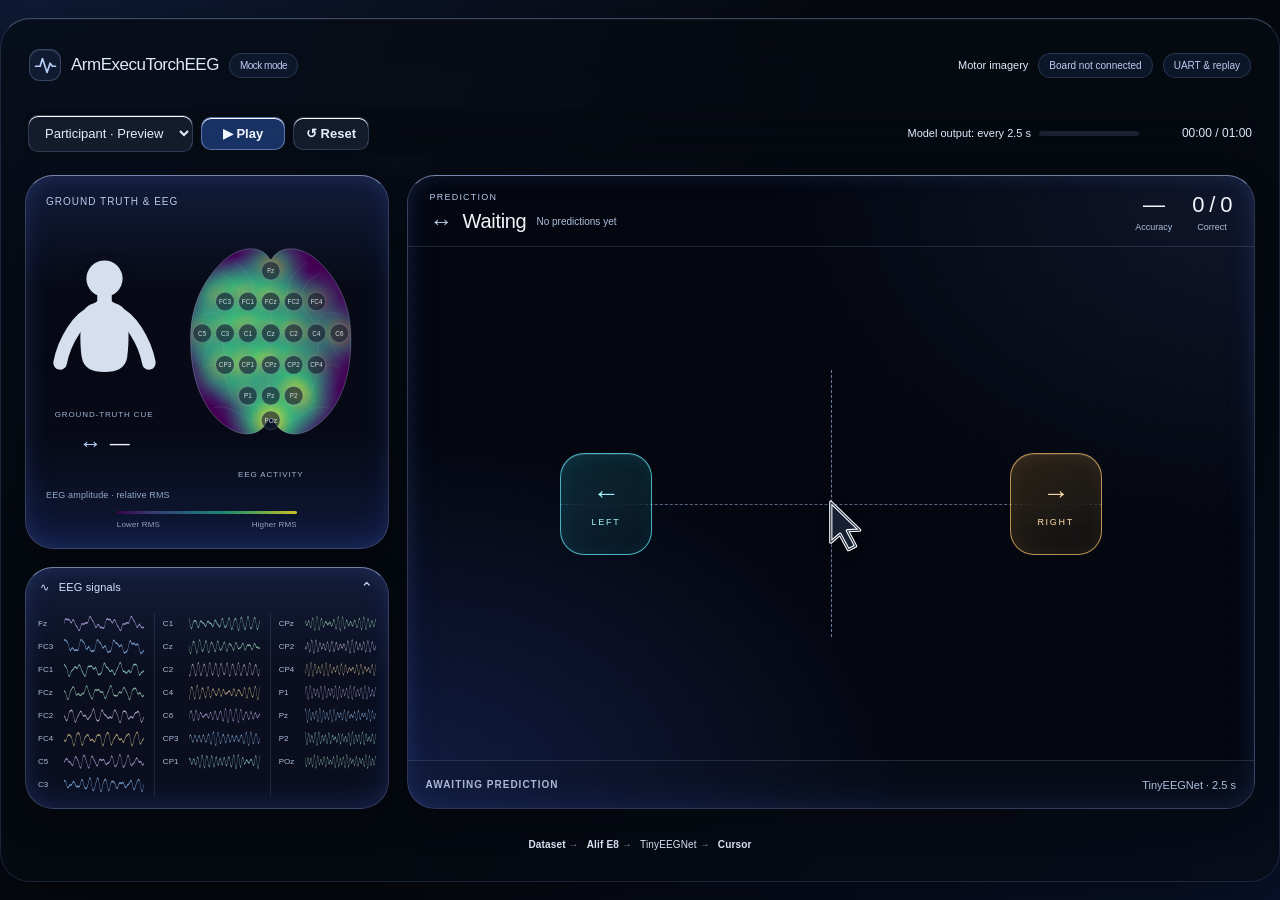
==== frontend/index.html @ c85ab70f "EdgeBCI: validated Alif E8 frontend integration Preserve Cindy’s UI, Model 2 UART playback, verified" ====
<!DOCTYPE html>
<html lang="en"><head><meta charset="utf-8"><meta name="viewport" content="width=device-width,initial-scale=1"><title>ArmExecuTorchEEG — Cursor Demo</title>
<link rel="icon" href="data:,"><link rel="stylesheet" href="styles.css?v=cindy-5"><link rel="stylesheet" href="integration.css?v=cindy-5"></head>
<body><main class="shell">
<header class="header"><div class="brand"><div class="brand-icon"><svg width="23" height="23" viewBox="0 0 30 30" fill="none"><path d="M2 16h6l3-10 6 18 4-12 3 4h4" stroke="currentColor" stroke-width="2.2" stroke-linecap="round" stroke-linejoin="round"/></svg></div>ArmExecuTorchEEG <span class="pill mock">Mock mode</span></div><div class="head-right"><span class="header-status">Motor imagery</span><span class="pill off" id="boardStat">Board not connected</span><details id="hardwareControls" class="hardware-dock"><summary class="pill">UART &amp; replay</summary><section class="hardware-dock-panel" aria-label="Hardware connection">
<div class="hardware-actions"><button class="btn" id="connectBtn">Connect UART</button><button class="btn" id="disconnectBtn">Disconnect UART</button><button class="btn" id="replayBtn">Replay saved UART</button><button class="btn" id="mockBtn">Use mock preview</button></div>
<label for="metadataProfile">Task cue metadata</label><select id="metadataProfile" aria-label="Task cue metadata"><option value="unknown">Unknown deployment · person neutral</option><option value="model2-four-window-20261017">Verified Model 2 · four staged trials</option></select>
<p id="transportStatus" role="status" aria-live="polite">Mock preview · no board connected</p><p id="playbackState" role="status">Paused mock preview</p><p id="latestResult">No UART prediction received</p>
<p>Hardware results use delayed visualization: 1.8 s/trial, not live inference timing. Play/Pause affects visualization; Reset rewinds retained results. UART carries no task labels. Select verified metadata only for the matching Model 2 deployment.</p>
<details><summary>Captured results · original classes and logits</summary><pre id="capturedResults">No captured results</pre></details>
</section></details></div></header>
<div class="controls"><select id="participant" aria-label="Select participant"><option value="preview">Participant · Preview</option></select><button class="btn play" id="playBtn">▶ Play</button><button class="btn" id="resetBtn">↺ Reset</button><div class="spacer"></div><span class="tiny optional">Model output: every 2.5 s</span><div class="meter"><span id="progress"></span></div><span class="time" id="clock">00:00 / 01:00</span></div>
<section class="top-grid">
<div class="panel brain-panel"><div class="brain-info"><div><div class="eyebrow">Ground truth & EEG</div><div class="section-label" style="margin-top:8px">Recorded session</div></div><span id="truthInfo" class="sr">Ground-truth cue</span></div><div class="visuals"><div class="figure-block"><svg class="person" id="person" viewBox="0 0 160 145" role="img" aria-label="Front-facing upper-body silhouette with connected head and torso"><circle class="figure-head" cx="80" cy="29" r="20"/><path class="figure-body" d="M72 44Q80 47 88 44L88 53C88 57 97 56 102 63C108 77 107 103 105 116C103 128 94 132 80 132C66 132 57 128 55 116C53 103 52 77 58 63C63 56 72 57 72 53Z"/><g class="armR"><path d="M65 68C53 72 36 96 31 122" stroke-width="15" fill="none" stroke-linecap="round"/></g><g class="armL"><path d="M95 68C107 72 124 96 129 122" stroke-width="15" fill="none" stroke-linecap="round"/></g></svg><div class="figure-label">GROUND-TRUTH CUE</div><div class="cue-direction" aria-live="polite"><span id="cueArrow">↔</span><strong id="groundTruth">—</strong></div></div><div class="figure-block"><svg class="scalp-topomap brain-topomap" viewBox="0 0 220 258" role="img" aria-label="Brain-shaped EEG activity schematic; electrode positions do not imply cortical source localization"><defs><clipPath id="scalpclip"><path d="M109 35 C98 16 71 21 53 40 C28 65 18 96 19 129 C19 167 31 207 61 226 C80 239 101 235 108 215 L112 215 C119 235 140 239 159 226 C189 207 201 167 201 129 C202 96 192 65 167 40 C149 21 122 16 111 35Z"/></clipPath><radialGradient id="heat"><stop stop-color="#fde725" stop-opacity=".95"/><stop offset=".45" stop-color="#35b779" stop-opacity=".8"/><stop offset="1" stop-color="#31688e" stop-opacity="0"/></radialGradient></defs><path d="M109 35 C98 16 71 21 53 40 C28 65 18 96 19 129 C19 167 31 207 61 226 C80 239 101 235 108 215 L112 215 C119 235 140 239 159 226 C189 207 201 167 201 129 C202 96 192 65 167 40 C149 21 122 16 111 35Z" fill="#440154"/><g id="heatField" clip-path="url(#scalpclip)"></g><g fill="none" stroke="#dae5f1" stroke-opacity=".4" stroke-width="1.1" stroke-linecap="round"><path d="M110 36C107 79 113 112 109 146S112 196 110 215"/><path d="M53 51C75 62 81 78 69 96S43 119 34 143"/><path d="M31 99C51 88 63 108 57 124S65 157 83 162"/><path d="M30 160C46 146 59 164 63 183S84 204 100 199"/><path d="M68 38C88 50 96 68 88 86"/><path d="M71 123C87 109 96 116 105 130"/><path d="M45 204C63 198 75 214 91 220"/><path d="M53 51C75 62 81 78 69 96S43 119 34 143" transform="translate(220 0) scale(-1 1)"/><path d="M31 99C51 88 63 108 57 124S65 157 83 162" transform="translate(220 0) scale(-1 1)"/><path d="M30 160C46 146 59 164 63 183S84 204 100 199" transform="translate(220 0) scale(-1 1)"/><path d="M68 38C88 50 96 68 88 86" transform="translate(220 0) scale(-1 1)"/><path d="M71 123C87 109 96 116 105 130" transform="translate(220 0) scale(-1 1)"/><path d="M45 204C63 198 75 214 91 220" transform="translate(220 0) scale(-1 1)"/></g><path d="M109 35 C98 16 71 21 53 40 C28 65 18 96 19 129 C19 167 31 207 61 226 C80 239 101 235 108 215 L112 215 C119 235 140 239 159 226 C189 207 201 167 201 129 C202 96 192 65 167 40 C149 21 122 16 111 35Z" fill="none" stroke="#c7d9f0" stroke-width="1.5"/><g class="electrode-labels" aria-label="22 EEG electrodes"><g class="electrode"><circle cx="110" cy="48" r="10.5"/><text x="110" y="48" text-anchor="middle" dominant-baseline="central">Fz</text></g><g class="electrode"><circle cx="58" cy="83" r="10.5"/><text x="58" y="83" text-anchor="middle" dominant-baseline="central">FC3</text></g><g class="electrode"><circle cx="84" cy="83" r="10.5"/><text x="84" y="83" text-anchor="middle" dominant-baseline="central">FC1</text></g><g class="electrode"><circle cx="110" cy="83" r="10.5"/><text x="110" y="83" text-anchor="middle" dominant-baseline="central">FCz</text></g><g class="electrode"><circle cx="136" cy="83" r="10.5"/><text x="136" y="83" text-anchor="middle" dominant-baseline="central">FC2</text></g><g class="electrode"><circle cx="162" cy="83" r="10.5"/><text x="162" y="83" text-anchor="middle" dominant-baseline="central">FC4</text></g><g class="electrode"><circle cx="32" cy="119" r="10.5"/><text x="32" y="119" text-anchor="middle" dominant-baseline="central">C5</text></g><g class="electrode"><circle cx="58" cy="119" r="10.5"/><text x="58" y="119" text-anchor="middle" dominant-baseline="central">C3</text></g><g class="electrode"><circle cx="84" cy="119" r="10.5"/><text x="84" y="119" text-anchor="middle" dominant-baseline="central">C1</text></g><g class="electrode"><circle cx="110" cy="119" r="10.5"/><text x="110" y="119" text-anchor="middle" dominant-baseline="central">Cz</text></g><g class="electrode"><circle cx="136" cy="119" r="10.5"/><text x="136" y="119" text-anchor="middle" dominant-baseline="central">C2</text></g><g class="electrode"><circle cx="162" cy="119" r="10.5"/><text x="162" y="119" text-anchor="middle" dominant-baseline="central">C4</text></g><g class="electrode"><circle cx="188" cy="119" r="10.5"/><text x="188" y="119" text-anchor="middle" dominant-baseline="central">C6</text></g><g class="electrode"><circle cx="58" cy="155" r="10.5"/><text x="58" y="155" text-anchor="middle" dominant-baseline="central">CP3</text></g><g class="electrode"><circle cx="84" cy="155" r="10.5"/><text x="84" y="155" text-anchor="middle" dominant-baseline="central">CP1</text></g><g class="electrode"><circle cx="110" cy="155" r="10.5"/><text x="110" y="155" text-anchor="middle" dominant-baseline="central">CPz</text></g><g class="electrode"><circle cx="136" cy="155" r="10.5"/><text x="136" y="155" text-anchor="middle" dominant-baseline="central">CP2</text></g><g class="electrode"><circle cx="162" cy="155" r="10.5"/><text x="162" y="155" text-anchor="middle" dominant-baseline="central">CP4</text></g><g class="electrode"><circle cx="84" cy="190" r="10.5"/><text x="84" y="190" text-anchor="middle" dominant-baseline="central">P1</text></g><g class="electrode"><circle cx="110" cy="190" r="10.5"/><text x="110" y="190" text-anchor="middle" dominant-baseline="central">Pz</text></g><g class="electrode"><circle cx="136" cy="190" r="10.5"/><text x="136" y="190" text-anchor="middle" dominant-baseline="central">P2</text></g><g class="electrode"><circle cx="110" cy="218" r="10.5"/><text x="110" y="218" text-anchor="middle" dominant-baseline="central">POz</text></g></g></svg><div class="figure-label">EEG ACTIVITY</div></div></div><div class="map-note"><span id="mapSource">EEG amplitude · relative RMS</span><div class="map-scale"></div><div class="scale-labels"><span>Lower RMS</span><span>Higher RMS</span></div></div></div>
</section>
<div class="drawer open" id="drawer"><button class="drawer-head" id="drawerBtn" aria-expanded="true"><span>∿ &nbsp; EEG signals <span style="font-weight:500;opacity:.7"></span></span><span class="chevron">⌄</span></button><div class="drawer-body"><span class="trace-note"></span><div class="traces" id="traces"></div></div></div>
<section class="panel cursor-panel"><div class="prediction-summary"><div><span class="eyebrow">Prediction</span><div class="current-pred"><span id="directionIcon">↔</span><strong id="predTitle">Waiting</strong><span id="predDesc">No predictions yet</span></div></div><div class="totals" aria-live="polite"><div><strong id="accuracyValue">—</strong><span id="accuracyLabel">Accuracy</span></div><div title="Correct / predictions with a matching ground-truth label"><strong id="correctValue">0 / 0</strong><span>Correct</span></div></div><div class="model-bar"><span id="predictionAge"></span></div></div><div class="target-area" id="targetArea"><div class="centerline"></div><div class="lane"></div><div class="target left" id="leftTarget"><div class="target-icon">←</div><div class="target-name">LEFT</div></div><div class="target right" id="rightTarget"><div class="target-icon">→</div><div class="target-name">RIGHT</div></div><div class="mouse" id="mouse"><svg viewBox="0 0 32 45" aria-label="Mac-style pointer"><path d="M2.4 1.8V36.5L10.4 29.7L17.6 43L23.9 39.8L16.8 26.6L27.4 26.1Z" fill="#172033" stroke="#ffffff" stroke-width="2.8" stroke-linejoin="round"/><path d="M2.4 1.8V36.5L10.4 29.7L17.6 43L23.9 39.8L16.8 26.6L27.4 26.1Z" fill="none" stroke="#233146" stroke-width="1" stroke-linejoin="round"/></svg></div><div class="popup" id="popup">Target reached</div></div><div class="cursor-bottom"><span class="predict wait" id="predictText">AWAITING PREDICTION</span><span class="tiny" id="cursorInfo">TinyEEGNet · 2.5 s</span></div></section>
<div class="footer"><span>Dataset <span class="arrow">→</span></span><span>Alif E8 <span class="arrow">→</span></span><span><b>TinyEEGNet</b> <span class="arrow">→</span></span><span>Cursor</span></div>
</main>
<script src="playback.js?v=cindy-5"></script><script src="trial-metadata.js?v=cindy-5"></script><script src="recorded-eeg/model2-eeg-data.js?v=eeg-1"></script><script src="recorded-eeg.js?v=eeg-1"></script><script src="gui.js?v=eeg-1"></script><script src="hardware-adapter.js?v=cindy-5"></script><script src="uart-parser.js?v=cindy-5"></script><script src="serial-transport.js?v=cindy-5"></script><script src="hardware-controls.js?v=cindy-5"></script></body></html>
---- frontend/styles.css ----
:root{--ink:#25334b;--sub:#728098;--line:#e1e8ef;--base:#f8fafc;--green:#68a18b;--blue:#769dc5;--purple:#a39cca;--cyan:#8cbac1;--rose:#bd919a;--shadow:0 7px 22px rgba(38,59,85,.035)}*{box-sizing:border-box}body{margin:0;min-width:320px;background:var(--base);color:var(--ink);font-family:-apple-system,BlinkMacSystemFont,"Segoe UI",Inter,sans-serif;font-size:13px}.shell{height:100dvh;min-height:620px;padding:18px 24px 16px;display:flex;flex-direction:column;gap:11px;max-width:1800px;margin:auto}button,select,input{font:inherit}button{cursor:pointer}.header{height:52px;display:flex;align-items:center;justify-content:space-between;gap:12px;flex-shrink:0}.brand{font-weight:760;font-size:19px;letter-spacing:-.6px;display:flex;align-items:center;gap:10px}.brand-icon{width:34px;height:34px;border:1px solid #d3d3ec;background:#f1eff9;border-radius:11px;display:grid;place-items:center;color:#8b7ec1}.head-right{display:flex;align-items:center;gap:10px;flex-wrap:wrap}.pill{font-size:11px;font-weight:650;border-radius:999px;padding:7px 10px;border:1px solid #d7e3dd;background:#edf7f1;color:#588f7c;white-space:nowrap}.pill.mock{border-color:#d8d4ee;background:#f4f2fa;color:#7970ac}.pill.off{background:#f3f5f7;border-color:#e2e6ec;color:#8b98a9}.header-status{color:#8390a0;font-size:12px}.btn{border:1px solid #d9e1e9;border-radius:10px;background:white;padding:8px 12px;font-weight:630;color:#31425a;box-shadow:0 1px 3px rgba(0,0,0,.02)}.btn:hover{background:#f3f7fb}.btn.play{background:#eef3fb;border-color:#b9cbe5;color:#3f6caa;min-width:84px}.btn.play.running{background:#f6f1eb;border-color:#e6cdb7;color:#a37a50}select{background:#fff;border:1px solid #d9e1e9;color:#42516b;border-radius:10px;padding:9px 12px;max-width:210px}.controls{height:45px;display:flex;align-items:center;gap:8px;flex-shrink:0}.spacer{flex:1}.tiny{font-size:11px;color:var(--sub)}.time{font-variant-numeric:tabular-nums;min-width:105px;text-align:right;font-size:12px;color:#64738d}.meter{width:100px;height:5px;border-radius:5px;background:#e5eaf0;overflow:hidden}.meter>span{display:block;width:0;height:100%;background:#96adc9}.top-grid{height:185px;display:grid;grid-template-columns:minmax(380px,1.65fr) minmax(280px,1fr);gap:11px;flex-shrink:0}.panel{background:white;border:1px solid var(--line);border-radius:15px;overflow:hidden;box-shadow:var(--shadow)}.brain-panel{background:#f2f8f7;border-color:#b4d6d0;display:flex;gap:16px;padding:12px 18px;align-items:center}.brain-info{width:165px;flex:0 0 165px;align-self:stretch;display:flex;flex-direction:column;justify-content:space-between}.eyebrow{font-size:10px;letter-spacing:1.25px;text-transform:uppercase;font-weight:800;color:#618e8a}.section-label{font-weight:760;font-size:14px;letter-spacing:-.3px}.brain-status{font-size:11px;color:#617c81;line-height:1.7}.brain-status strong{color:#315e67}.visuals{flex:1;display:flex;align-items:center;justify-content:center;gap:20px;min-width:0;height:100%}.figure-block{display:flex;flex-direction:column;align-items:center;justify-content:center;gap:3px;min-width:110px}.figure-block svg{height:132px;width:auto;max-width:150px}.figure-label{font-size:10px;color:#647f83;font-weight:650}.person .armL,.person .armR{transform-box:fill-box;transition:transform .65s cubic-bezier(.2,.75,.25,1)}.person .armL{transform-origin:top center}.person .armR{transform-origin:top center}.person.raiseL .armL{transform:rotate(-125deg)}.person.raiseR .armR{transform:rotate(125deg)}.model-panel{background:#f0f5fa;border-color:#bad0e2;display:flex;flex-direction:column;padding:15px 18px;justify-content:space-between}.card-main{display:flex;align-items:center;justify-content:space-between;gap:12px}.stat{font-size:24px;font-weight:800;letter-spacing:-.7px}.stat-desc{font-size:11px;color:#78889d;line-height:1.6}.status-indicator{display:flex;align-items:center;gap:5px;font-size:11px;font-weight:680;color:#607a92}.dot{height:7px;width:7px;border-radius:100%;background:#8ea6c1}.model-bar{height:6px;background:#e2ebf3;border-radius:10px;overflow:hidden}.model-bar span{display:block;width:0;height:100%;background:#8ea9c8;transition:width .3s}.model-spec{display:flex;justify-content:space-between;align-items:center;gap:6px;font-size:10px;color:#617997}.drawer{border:1px solid #ded9ec;border-radius:13px;background:#f6f4fb;flex-shrink:0;overflow:hidden}.drawer-head{height:34px;width:100%;background:transparent;color:#77709b;border:0;display:flex;justify-content:space-between;align-items:center;padding:0 16px;font-weight:750;font-size:11px;letter-spacing:.15px}.drawer-head span{display:flex;align-items:center;gap:9px}.chevron{font-size:15px;transform:rotate(0deg);transition:transform .2s}.drawer.open .chevron{transform:rotate(180deg)}.drawer-body{display:none;height:150px;padding:5px 16px 12px}.drawer.open .drawer-body{display:block}.trace-note{color:#9285ad;font-size:10px;float:right}.traces{height:120px;display:flex;flex-direction:column;gap:1px}.trace{display:flex;align-items:center;height:19px;gap:8px}.trace-label{width:33px;font-size:10px;color:#69718a;font-weight:650}.trace svg{width:100%;height:19px}.cursor-panel{flex:1;min-height:225px;background:#ffffff;border-color:#dfe7ee;position:relative;overflow:hidden;display:flex;flex-direction:column}.cursor-heading{position:absolute;top:17px;left:20px;z-index:3}.cursor-heading h2{font-size:15px;letter-spacing:-.3px;margin:0 0 3px}.cursor-heading small{font-size:11px;color:#8190a1}.target-area{position:relative;flex:1;min-height:180px;overflow:hidden}.target{position:absolute;top:50%;transform:translateY(-50%);height:112px;width:118px;border:1.5px dashed;display:flex;flex-direction:column;gap:6px;align-items:center;justify-content:center;border-radius:15px;transition:background .3s, transform .3s}.target.left{left:8.5%;background:#f1f8f4;border-color:#9bc8b5;color:#5d9c85}.target.right{right:8.5%;background:#eff5fb;border-color:#a4bfda;color:#678fb6}.target.active{transform:translateY(-50%) scale(1.045);border-style:solid}.target.hit{outline:3px solid #d5eadb}.target-icon{font-size:28px;font-weight:500;line-height:1}.target-name{font-weight:760;letter-spacing:1.2px;font-size:11px}.centerline{position:absolute;left:50%;top:15%;height:70%;border-left:1px dashed #dfe5ec;pointer-events:none}.lane{position:absolute;left:8%;right:8%;top:50%;border-top:1px dashed #edf0f4;pointer-events:none}.mouse{position:absolute;left:50%;top:50%;transform:translate(-4px,-4px);pointer-events:none;z-index:3;filter:drop-shadow(0 3px 1.5px rgba(39,54,71,.18));will-change:left}.mouse svg{width:33px;height:45px}.cursor-bottom{border-top:1px solid #f0f2f5;padding:10px 18px;min-height:44px;display:flex;justify-content:space-between;align-items:center;gap:12px;background:#fff}.predict{text-transform:uppercase;letter-spacing:1.4px;font-size:11px;font-weight:750}.predict.wait{color:#8592a2}.predict.left{color:#58977f}.predict.right{color:#668fc2}.footer{height:34px;display:flex;align-items:center;justify-content:center;gap:8px;flex-shrink:0;background:#f1f4f8;border:1px solid #e6ebf0;border-radius:11px;font-size:10px;color:#7b8da2;font-weight:620}.footer b{color:#52657e}.footer .arrow{opacity:.55}.side-note{color:#9aa7b6;font-size:10px}.sr{position:absolute;left:-10000px}.kbd{font-size:10px;border:1px solid #dfe6ee;border-radius:5px;padding:3px 5px;color:#8390a3}.popup{position:absolute;right:16px;top:15px;border-radius:10px;background:#eff6f4;border:1px solid #b7d6c7;padding:8px 12px;color:#48836e;z-index:4;font-size:12px;font-weight:650;display:none}.popup.show{display:block}@media(max-width:850px){.shell{padding:12px;gap:8px}.brand{font-size:15px}.header-status{display:none}.top-grid{height:185px;grid-template-columns:minmax(0,1fr) minmax(0,.78fr)}.brain-panel{padding:10px;gap:3px}.brain-info{width:104px;flex-basis:104px}.visuals{gap:3px}.figure-block{min-width:0}.figure-block svg{height:101px}.target{width:90px;height:90px}.model-panel{padding:11px}.footer{font-size:9px}.optional{display:none}}@media(max-width:600px){.shell{min-height:650px}.top-grid{height:175px;grid-template-columns:1fr}.model-panel{display:none}.brain-info{width:120px;flex-basis:120px}.figure-block svg{height:112px}.target{width:74px;height:84px}.target.left{left:4%}.target.right{right:4%}.target-name{font-size:9px}.header{height:44px}.controls{flex-wrap:wrap;height:auto}.side-note,.meter{display:none}}

/* Stacked layout retained from the reference; typography and borders refined. */
:root{--line:#a8b4af;--shadow:0 8px 25px #435a4810}
body{background:radial-gradient(ellipse at 0% 0%,#e8eee7,transparent 50%),radial-gradient(ellipse at 100% 100%,#ebe7f0,transparent 50%),#f2f4f1}
.panel,.drawer,.controls{backdrop-filter:blur(16px)}
.panel{background:#ffffff99;border-color:#a8b4af}.brain-panel{background:#eaf2efaa;border-color:#91afa6}.model-panel{background:#eaf0f7aa;border-color:#94a9bf}.drawer{background:#f0ecf7aa;border-color:#a99fbc}
.brand{font-weight:650;letter-spacing:-.5px}.section-label{font-weight:600}.eyebrow{font-weight:650}.stat{font-weight:600}.cursor-heading h2{font-size:17px;font-weight:600}.btn,select{border-color:#a4afac;background:#ffffffaa}.footer{border-color:#adb8b3;background:#e8ede999}.cursor-bottom{background:#ffffff60;border-color:#bdc7c0}.cursor-heading small{max-width:450px;display:block;line-height:1.5}
.map-note{font-size:9px;color:#73847b;align-self:end;max-width:105px;line-height:1.5}.map-scale{height:4px;background:linear-gradient(90deg,#bad2da,#c8dfbd,#d7b59f);margin-top:8px;border-radius:4px}.scale-labels{display:flex;justify-content:space-between;font-size:8px}.figure-label{font-size:9px}.visuals{gap:14px}.trace-note{float:none;display:block;text-align:right}.traces{clear:both}.drawer-body{height:165px}.drawer.open .drawer-body{display:block}.brain-info{flex-basis:145px;width:145px}.mouse svg{width:33px;height:45px}
button:focus-visible,select:focus-visible{outline:2px solid #698677;outline-offset:3px}
@media(max-width:850px){.brain-info{flex-basis:100px;width:100px}.map-note{display:none}.visuals{gap:5px}.figure-label{font-size:8px}}
@media(max-width:600px){.shell{height:auto;min-height:100dvh}.model-panel{display:flex;min-height:140px}.top-grid{height:auto;grid-template-columns:1fr}.brain-panel{min-height:185px}.cursor-panel{min-height:360px}.target-area{min-height:280px}.drawer-body{height:165px}.cursor-heading small{max-width:230px}.figure-label{font-size:9px}}

/* Design iteration 3: EEG on left, dominant cursor workspace on right. */
.shell{display:grid;grid-template-columns:minmax(290px,3fr) minmax(0,7fr);grid-template-rows:52px 48px minmax(285px,1fr) auto 34px;gap:14px;max-width:1660px;height:100dvh;min-height:740px;padding:20px 26px}
.header,.controls,.footer{grid-column:1/-1}.header{grid-row:1}.controls{grid-row:2;height:auto}.footer{grid-row:5}
.top-grid{grid-column:1;grid-row:3;height:auto;display:flex;min-width:0}.brain-panel{width:100%;padding:18px;display:flex;flex-direction:column;gap:10px}.brain-info{width:100%;flex:0 0 auto;display:flex;flex-direction:row;align-items:center;justify-content:space-between;gap:8px}.brain-info .section-label{display:none}.brain-info .eyebrow{font-size:10px;letter-spacing:1px}.brain-status{font-size:10px;text-align:right}.brain-status br,.brain-status #truthInfo{display:none}.visuals{width:100%;height:auto;flex:1;gap:12px;align-items:center}.figure-block{min-width:0;flex:1}.figure-block:first-child{flex:.75}.figure-block svg.person{height:145px;max-width:115px}.figure-block:nth-child(2){flex:1.25}.figure-block:nth-child(2) svg{height:235px;max-width:100%;width:auto}.figure-label{font-size:8px;letter-spacing:.5px;font-weight:550;white-space:nowrap}.map-note{align-self:stretch;max-width:none;font-size:9px}.map-scale{margin-top:5px;height:4px}.scale-labels{font-size:8px}
.drawer{grid-column:1;grid-row:4;align-self:start}.drawer-head{height:38px;padding:0 14px}.drawer-body{height:160px;padding:8px 14px 14px}.trace-note{display:none}.traces{height:132px;gap:3px}.trace{height:19px}.trace-label{width:26px;font-size:9px;flex-shrink:0}.trace svg{min-width:0;flex:1}.drawer-head span span{display:none}
.cursor-panel{grid-column:2;grid-row:3/5;min-height:0;background:linear-gradient(140deg,#ffffffb0,#f4f7f499)}.target-area{min-height:280px}.prediction-summary{position:relative;display:flex;justify-content:space-between;align-items:center;gap:12px;padding:20px 24px 18px;border-bottom:1px solid #b6c1bb80;flex-shrink:0}.prediction-summary .eyebrow{font-size:9px;color:#7b8990}.current-pred{display:flex;align-items:center;gap:10px;margin-top:8px}.current-pred #directionIcon{font-size:23px;color:#809cac}.current-pred strong{font-size:20px;font-weight:600;letter-spacing:-.5px}.current-pred #predDesc{font-size:10px;color:#87928d}.totals{display:flex;gap:24px}.totals>div{display:flex;flex-direction:column;text-align:center;gap:4px}.totals strong{font-size:22px;font-weight:550;font-variant-numeric:tabular-nums}.totals span{font-size:9px;color:#7b8780}.prediction-summary .model-bar{position:absolute;left:0;right:0;bottom:-1px;height:2px;border-radius:0;background:transparent}.target{width:112px;height:126px;border-width:1px;border-style:solid;border-radius:18px}.target.left{background:#e7f0e9b0;border-color:#96b4a3}.target.right{background:#e9eff6b0;border-color:#9eb2c6}.target-icon{font-size:30px}.target.active{box-shadow:0 0 0 7px #b3c9bc22}.mouse svg{width:39px;height:52px}.cursor-bottom{min-height:48px}.predict{font-size:10px;letter-spacing:1px}.popup{top:15px;right:20px}.brand{font-size:18px}.header-status{font-size:11px}
@media(min-width:1250px){.shell{grid-template-rows:52px 48px minmax(310px,1fr) auto 34px}.figure-block:nth-child(2) svg{height:260px}}
@media(max-width:1000px){.shell{padding:16px;gap:12px;grid-template-columns:300px minmax(0,1fr)}.current-pred #predDesc{display:none}.prediction-summary{padding:18px}.totals{gap:14px}.target{width:88px;height:105px}.cursor-bottom{padding:12px;gap:8px}.cursor-bottom .tiny{font-size:9px}.brain-panel{padding:14px}.optional{display:none}}
@media(max-width:720px){.shell{height:auto;min-height:100dvh;grid-template-columns:1fr;grid-template-rows:auto auto 440px auto auto 34px;padding:12px}.header{grid-row:1}.head-right{display:none}.controls{grid-row:2;flex-wrap:wrap}.controls .spacer{display:none}.controls select{max-width:180px}.time{margin-left:auto}.meter{display:none}.cursor-panel{grid-column:1;grid-row:3;min-height:440px}.top-grid{grid-column:1;grid-row:4;height:auto}.brain-panel{min-height:320px}.brain-info{width:100%;flex-basis:auto}.figure-block:nth-child(2) svg{height:220px}.drawer{grid-column:1;grid-row:5}.footer{grid-row:6;font-size:9px}.prediction-summary{padding:16px}.current-pred strong{font-size:18px}.target-area{min-height:300px}}
.cue-direction{display:flex;align-items:center;justify-content:center;gap:10px;margin-top:8px;white-space:nowrap}.cue-direction strong,.current-pred strong{font-family:inherit;font-size:20px;font-weight:600;letter-spacing:-.5px}.cue-direction>span{font-size:23px;color:#809cac}.figure-block:first-child .figure-label{margin-top:10px}@media(max-width:720px){.cue-direction strong,.current-pred strong{font-size:18px}}
/* Dark palette: independent of hardware integration. */
:root{color-scheme:dark;--ink:#e4ebe8;--sub:#97a7a0;--base:#101615;--line:#485550;--shadow:0 12px 36px #00000022}
body{background:radial-gradient(ellipse at 0% 0%,#23332e55,transparent 55%),radial-gradient(ellipse at 100% 100%,#30293c44,transparent 50%),#101615;color:var(--ink)}
.panel{background:#1a2321cc;border-color:#485750;box-shadow:0 12px 36px #00000022}.brain-panel{background:linear-gradient(145deg,#25342eaa,#192321ee);border-color:#52675c}.cursor-panel{background:radial-gradient(ellipse at 50% 45%,#26332f55,transparent 70%),linear-gradient(130deg,#1c2522ee,#17201fee);border-color:#53645c}.drawer{background:#282432aa;border-color:#60576d}.drawer-head{color:#c5b8d7}.footer{background:#1b252180;border-color:#3b4b43;color:#9caea4}.footer b{color:#c7d8cd}.brand-icon{background:#2d2c3b;border-color:#635a79;color:#b5a6d1}.pill,.pill.mock,.pill.off{background:#2b2937;border-color:#605b70;color:#c1b5d7}.pill.off{background:#222d29;border-color:#4c5d53;color:#a8b9ae}.header-status{color:#92a49a}
.btn,select{background:#26312c;border-color:#56695d;color:#d9e5dc}.btn:hover{background:#34433a}.btn.play{background:#9ab4a3;border-color:#abc6b5;color:#17251c}.btn.play.running{background:#c0ae8e;border-color:#d5c09b;color:#292316}.time,.tiny{color:#a0b0a7}.meter{background:#34453a}.meter>span{background:#9bb5a4}.eyebrow,.brain-info .eyebrow{color:#a6bfae}.brain-status,.brain-status strong{color:#d4e3d9}.figure-label{color:#a3b8ad}.map-note,.scale-labels{color:#98ada1}.map-scale{background:linear-gradient(90deg,#52769c,#84bdad,#dbc49a)}
.prediction-summary{border-color:#4a5b5080}.prediction-summary .eyebrow{color:#a9b9ae}.current-pred #predDesc{color:#92a79a}.current-pred #directionIcon,.cue-direction>span{color:#b2ccbc}.totals span{color:#a2b5a8}.prediction-summary .model-bar span{background:#afc5b4}.cursor-bottom{background:#1c2821a0;border-color:#485c4b}.predict.wait{color:#a2b3a6}.predict.left{color:#add3bb}.predict.right{color:#acbddb}.target.left{background:#405f4d55;border-color:#7c9e87;color:#b4d1bd}.target.right{background:#384a6655;border-color:#7c91b0;color:#b1c5e3}.target.active{background:#4e775b66;box-shadow:0 0 0 7px #a1bcab0c}.target.right.active{background:#49658a66}.target.hit{outline-color:#9ebbaa44}.centerline{border-color:#52685a55}.lane{border-color:#53685b44}.popup{background:#2a4634;border-color:#789780;color:#d1e8d5}.trace-label{color:#b9b1c9}.map-note .map-scale{opacity:.9}.mouse{filter:drop-shadow(0 4px 6px #00000055)}
.figure-block:nth-child(2) svg.scalp-topomap{height:220px;max-width:100%;width:100%}.person>path:first-child{fill:#657f76;stroke:#9bb3aa}.person .armL path,.person .armR path{stroke:#839f95}.person ellipse{fill:#a3b6af;stroke:#c5d5cc}.person>path:nth-last-child(4){fill:#789087}
button:focus-visible,select:focus-visible{outline:2px solid #bfd9c5;outline-offset:3px}

/* Neutral dark interface with blue accents. Signal colors are independent. */
:root{--ink:#edf0f5;--sub:#a0a9b7;--base:#0b0d11;--line:#414853;--shadow:0 12px 36px #00000035}
body{background:#0b0d11;color:var(--ink)}
.panel{background:#15181de8;border-color:#404752}.brain-panel{background:linear-gradient(145deg,#1b1f26,#13161b);border-color:#434c59}.cursor-panel{background:radial-gradient(ellipse at 50% 45%,#22334e22,transparent 70%),linear-gradient(130deg,#191d24,#101318);border-color:#465261}.drawer{background:#171b22;border-color:#424c5c}.drawer-head{color:#bcc9dd}.footer{background:#14181d;border-color:#343e4b;color:#a1acbc}.footer b{color:#d5dfed}.brand-icon{background:#1b2639;border-color:#425d87;color:#9fbeed}.pill,.pill.mock,.pill.off{background:#1b2535;border-color:#425572;color:#b9cceb}.pill.off{background:#1b1f25;border-color:#414b59;color:#a9b4c4}.header-status{color:#929eb0}
.btn,select{background:#222832;border-color:#4a5668;color:#e0e6f0}.btn:hover{background:#2c3543}.btn.play{background:#9abdf0;border-color:#b1cff7;color:#101d31}.btn.play.running{background:#d2dbea;border-color:#e0e8f4;color:#202b3d}.time,.tiny{color:#a8b3c5}.meter{background:#303a4a}.meter>span{background:#8fb4ec}.eyebrow,.brain-info .eyebrow{color:#a9bddc}.brain-status,.brain-status strong{color:#d8e2f2}.figure-label{color:#a8b7cc}.map-note,.scale-labels{color:#a4afbf}
.prediction-summary{border-color:#46536680}.prediction-summary .eyebrow{color:#a9b7cc}.current-pred #predDesc{color:#94a3b9}.current-pred #directionIcon,.cue-direction>span{color:#a8c6f2}.totals span{color:#a8b5c9}.prediction-summary .model-bar span{background:#96b9ee}.cursor-bottom{background:#171d27a0;border-color:#3d4c62}.predict.wait{color:#a9b5c7}.predict.left,.predict.right{color:#a8c9fa}.target.left,.target.right{background:#29436944;border-color:#6486b8;color:#b9d3fa}.target.active,.target.right.active{background:#375c914d;box-shadow:0 0 0 7px #9dbcf00c}.target.hit{outline-color:#8ab4f344}.centerline{border-color:#61739044}.lane{border-color:#61739033}.popup{background:#203652;border-color:#6e94c9;color:#d5e5fc}.trace-label{color:#b5c0d2}.mouse{filter:drop-shadow(0 4px 6px #00000066)}
.person>path:first-child{fill:#697b94;stroke:#a3b5cd}.person .armL path,.person .armR path{stroke:#8c9fb8}.person ellipse{fill:#b0bbcb;stroke:#d1d9e5}.person>path:nth-last-child(4){fill:#7c8ea6}
button:focus-visible,select:focus-visible{outline:2px solid #b7d2fc;outline-offset:3px}
.map-scale,.map-note .map-scale{background:linear-gradient(90deg,#440154,#414487,#2a788e,#22a884,#7ad151,#fde725);opacity:1}
/* Brighter axes and consistent direction encoding. */
.centerline{border-left:1px dashed #a6b9d0a6;top:12%;height:76%}.lane{border-top:1px dashed #a6b9d0a6;left:5%;right:5%}
.target.left{background:#225cb54d;border-color:#72adff;color:#a6ceff}.target.right{background:#93601f4d;border-color:#edb362;color:#ffd292}.target.left.active{background:#2e70cb66;box-shadow:0 0 0 7px #72adff14}.target.right.active{background:#a8752866;box-shadow:0 0 0 7px #edb36214}.target.left.hit{outline-color:#72adff66}.target.right.hit{outline-color:#edb36266}
.predict.left{color:#9dc9ff}.predict.right{color:#ffd092}.current-pred[data-direction="left"] strong,.current-pred[data-direction="left"] #directionIcon,.cue-direction[data-direction="left"] strong,.cue-direction[data-direction="left"]>span{color:#9dc9ff!important}.current-pred[data-direction="right"] strong,.current-pred[data-direction="right"] #directionIcon,.cue-direction[data-direction="right"] strong,.cue-direction[data-direction="right"]>span{color:#ffd092!important}

/* Minimal frosted glass, adapted from the supplied reference to the dark palette. */
body{background:radial-gradient(ellipse at 12% 15%,#48658066,transparent 48%),radial-gradient(ellipse at 95% 85%,#294e7380,transparent 48%),linear-gradient(125deg,#17212b,#0a111a 65%,#162535);background-attachment:fixed}
.shell{margin:18px auto;padding:20px 24px;max-width:1620px;height:calc(100dvh - 36px);min-height:740px;border:1px solid #d7e9ff25;border-top-color:#e4f0ff50;border-radius:25px;background:linear-gradient(140deg,#dcecff0d,#dcecff03);backdrop-filter:blur(28px);-webkit-backdrop-filter:blur(28px);box-shadow:inset 0 1px 0 #ffffff0a,0 24px 80px #00000030;gap:16px}
.panel,.brain-panel,.cursor-panel,.drawer{background:linear-gradient(135deg,#d6e6fa0e,#c9dff805);border:1px solid #c5d8ef2e;border-top-color:#e4f0ff57;border-left-color:#dcecff36;border-radius:20px;backdrop-filter:blur(22px);-webkit-backdrop-filter:blur(22px);box-shadow:inset 0 1px 0 #ffffff08,0 14px 35px #00000013}
.cursor-panel{background:linear-gradient(135deg,#bcd4f511,#bcd4f504)}.brain-panel{padding:20px}.header{padding:0 4px}.brand{font-size:17px;font-weight:600}.brand-icon{width:32px;height:32px;border-radius:11px;background:#e0ecff0b;border-color:#d1e3ff35;color:#c6d8f1;box-shadow:inset 0 1px 0 #ffffff14}.header-status{color:#acbacd}
.controls{padding:6px 3px}.btn,select{background:#d6e7ff0c;border:1px solid #c7ddff32;border-top-color:#e1edff50;border-radius:10px;box-shadow:inset 0 1px 0 #ffffff08;color:#e2eaf5}.btn:hover{background:#d2e4ff18}.btn.play{background:#a9c9f52b;color:#e3eeff;border-color:#b2d0ff66}.btn.play.running{background:#dde9ff20;border-color:#dde9ff65;color:#eef5ff}select option{background:#182332;color:#e2eaf5}.pill,.pill.mock,.pill.off{padding:6px 10px;background:#e0ecff08;border-color:#c7d9f22b;font-size:10px;font-weight:500;color:#b7c8df}.pill.mock{color:#c1d7f8}.footer{background:transparent;border:0;box-shadow:none;color:#a6b9cf}.footer b{color:#d8e6f8;font-weight:500}
.prediction-summary{padding:22px 25px 19px;border-bottom-color:#d1e4ff22}.prediction-summary .eyebrow{font-weight:500;letter-spacing:1.2px;color:#a7bad2}.totals strong{font-size:24px;font-weight:500}.totals span{font-size:9px;color:#acbdd2}.current-pred strong,.cue-direction strong{font-weight:550}.current-pred #predDesc{color:#9fadc1}.cursor-bottom{background:#d2e5ff04;border-top-color:#c3d9f421}.drawer-head{font-weight:500;color:#c3d2e5}.trace-label{color:#bdcbdf}.eyebrow,.brain-info .eyebrow,.figure-label{color:#aebfd4}.figure-label{font-weight:500}.map-note{color:#a4b7cf}
.target{border-radius:20px;backdrop-filter:blur(12px);-webkit-backdrop-filter:blur(12px);box-shadow:inset 0 1px 0 #ffffff14,0 8px 22px #00000010}.target.left{background:linear-gradient(145deg,#88b9ff20,#88b9ff08);border-color:#83b6fcaa}.target.right{background:linear-gradient(145deg,#efba6a20,#efba6a08);border-color:#edb362aa}.target.left.active{background:linear-gradient(145deg,#88b9ff36,#88b9ff13);box-shadow:0 0 0 6px #8ab8f50c,inset 0 1px 0 #dcecff2b}.target.right.active{background:linear-gradient(145deg,#efba6a36,#efba6a13);box-shadow:0 0 0 6px #efba6a0c,inset 0 1px 0 #fff0d02b}.target-name{font-weight:550;letter-spacing:1.5px}.centerline,.lane{opacity:1}.popup{background:#223754b8;backdrop-filter:blur(16px);border-color:#b6d1f44d;color:#e1ecfc}.meter{background:#c0d8fa20}.meter>span{background:#adcdfa}.prediction-summary .model-bar span{background:#bed8ff8c}
@media(max-width:1000px){.shell{margin:12px;max-width:none;height:calc(100dvh - 24px);padding:16px;gap:12px}.brain-panel{padding:14px}}
@media(max-width:720px){.shell{margin:8px;height:auto;padding:12px;border-radius:20px;gap:12px}.brand{font-size:14px}.prediction-summary{padding:16px}.totals strong{font-size:22px}}
@media(prefers-reduced-transparency:reduce){.panel,.brain-panel,.cursor-panel,.drawer{background:#192534}.shell{background:#111c2a}}

/* Brighter slate-blue frosted workspace, preserving high-contrast text. */
body{background:radial-gradient(ellipse at 6% 6%,#9aaec3aa,transparent 55%),radial-gradient(ellipse at 95% 95%,#7397bbaa,transparent 55%),linear-gradient(125deg,#7b90a5,#435b75 65%,#6e8ba7);background-attachment:fixed}
.shell{background:linear-gradient(140deg,#eff6ff22,#eff6ff0c);border-color:#f2f7ff66;border-top-color:#ffffffa0;box-shadow:inset 0 1px 0 #ffffff22,0 24px 80px #15263b30}
.panel,.brain-panel,.cursor-panel,.drawer{background:linear-gradient(135deg,#263c55ba,#1a304bba);border-color:#dceaff66;border-top-color:#f0f7ff99;box-shadow:inset 0 1px 0 #ffffff14,0 14px 35px #17314920}.brain-panel{background:linear-gradient(135deg,#304965cc,#213b56cc)}.cursor-panel{background:linear-gradient(135deg,#2b435db3,#1a334db3)}.drawer{background:linear-gradient(135deg,#304761c9,#233c58c9)}
.brand,.header-status,.time,.controls .tiny{color:#f3f7ff}.brand-icon{background:#ecf5ff24;color:#fff;border-color:#f5faff77}.pill,.pill.mock,.pill.off{background:#1c355b55;border-color:#f1f7ff66;color:#f1f6ff}.btn,select{background:#243e5ba0;border-color:#e4efff66;color:#f2f7ff}.btn.play{background:#d0e4ffcc;color:#142d4a;border-color:#f1f7ffcc}.btn.play.running{background:#eaf3ffcc;color:#203a58}.btn:hover{background:#476481cc}.footer,.footer b{color:#f0f6ff}.meter{background:#dceaff44}
.prediction-summary .eyebrow,.brain-info .eyebrow,.figure-label,.map-note,.scale-labels,.totals span,.tiny,.trace-label,.current-pred #predDesc{color:#d6e4f7}.prediction-summary{border-bottom-color:#dceaff55}.cursor-bottom{background:#19334b33;border-top-color:#dfedff55}.drawer-head{color:#e7f0ff}.centerline{border-left-color:#e3efffd0}.lane{border-top-color:#e3efffb0}.target.left{background:#5088d34d;border-color:#9bc8ff;color:#d1e7ff}.target.right{background:#a575344d;border-color:#ffd08b;color:#ffe0ad}.predict.left{color:#c3e0ff}.predict.right{color:#ffe0a6}.current-pred[data-direction="left"] strong,.current-pred[data-direction="left"] #directionIcon,.cue-direction[data-direction="left"] strong,.cue-direction[data-direction="left"]>span{color:#c3e0ff!important}.current-pred[data-direction="right"] strong,.current-pred[data-direction="right"] #directionIcon,.cue-direction[data-direction="right"] strong,.cue-direction[data-direction="right"]>span{color:#ffe0a6!important}
.figure-block:nth-child(2) svg.brain-topomap{height:235px;width:100%;filter:drop-shadow(0 5px 12px #0a203f44)}
.person>path:first-child{fill:#98acc8;stroke:#d0dff2}.person .armL path,.person .armR path{stroke:#b1c5df}.person ellipse{fill:#c6d3e5;stroke:#eef4ff}
@media(prefers-reduced-transparency:reduce){.panel,.brain-panel,.cursor-panel,.drawer{background:#2b435d}.shell{background:#536d88}}

/* Light glass theme: cool whites, restrained blue accents. */
:root{color-scheme:light;--ink:#243348;--sub:#63758d;--base:#e5edf4;--line:#a8b9ca;--shadow:0 12px 36px #34547712}
body{color:var(--ink);background:radial-gradient(ellipse at 0% 0%,#fff 0%,transparent 54%),radial-gradient(ellipse at 100% 100%,#c2d5eaaa,transparent 52%),linear-gradient(130deg,#e8f0f5,#d6e2ed);background-attachment:fixed}
.shell{background:linear-gradient(140deg,#ffffff60,#ffffff25);border-color:#ffffffcc;border-top-color:#fff;box-shadow:inset 0 1px 0 #fff,0 24px 80px #37567c18}
.panel,.brain-panel,.cursor-panel,.drawer{background:linear-gradient(135deg,#ffffffa3,#ffffff55);border:1px solid #9eafc566;border-top-color:#fff;border-left-color:#ffffffc9;box-shadow:inset 0 1px 0 #ffffffcc,0 10px 30px #3b587b0a}.cursor-panel{background:linear-gradient(135deg,#ffffffb3,#f7fbff73)}.brain-panel,.drawer{background:linear-gradient(135deg,#f7fbff99,#f7fbff55)}
.brand,.header-status,.time,.controls .tiny{color:#32435b}.brand-icon{background:#ffffff88;border-color:#9db1ce;color:#4d6c98}.pill,.pill.mock,.pill.off{background:#f4f8ff88;border-color:#a7b9d177;color:#536c8f}.pill.off{color:#64768f}.btn,select{background:#ffffff99;border-color:#a3b5cc99;color:#344b68;box-shadow:inset 0 1px 0 #fff}.btn:hover{background:#fff}.btn.play{background:#d7e6fb;border-color:#8aaad3;color:#284b7c}.btn.play.running{background:#e6edf8;border-color:#9aacc7;color:#344d70}select option{background:#fff;color:#243348}.footer,.footer b{color:#596e88}.meter{background:#b7c8dd66}.meter>span{background:#719bd0}
.prediction-summary{border-bottom-color:#acbfd255}.prediction-summary .eyebrow,.brain-info .eyebrow{color:#5c7695}.figure-label,.map-note,.scale-labels,.totals span,.tiny,.trace-label,.current-pred #predDesc{color:#637992}.current-pred #directionIcon,.cue-direction>span{color:#59779d}.prediction-summary .model-bar span{background:#7a9dcb99}.cursor-bottom{background:#ffffff30;border-top-color:#acbfd255}.predict.wait{color:#72849a}.drawer-head{color:#4e6688}.centerline{border-left-color:#819bbbbb}.lane{border-top-color:#819bbb99}
.target.left{background:linear-gradient(145deg,#c2dcff66,#e7f1ff55);border-color:#6b9fdc;color:#3267a6}.target.right{background:linear-gradient(145deg,#f6ddb366,#fff1da55);border-color:#c69755;color:#936220}.target.left.active{background:#b8d7ff77;box-shadow:0 0 0 6px #88b5ee16}.target.right.active{background:#f8dbad77;box-shadow:0 0 0 6px #dab07716}.target.left.hit{outline-color:#6b9fdc44}.target.right.hit{outline-color:#c6975544}.predict.left{color:#3267a6}.predict.right{color:#936220}.current-pred[data-direction="left"] strong,.current-pred[data-direction="left"] #directionIcon,.cue-direction[data-direction="left"] strong,.cue-direction[data-direction="left"]>span{color:#3267a6!important}.current-pred[data-direction="right"] strong,.current-pred[data-direction="right"] #directionIcon,.cue-direction[data-direction="right"] strong,.cue-direction[data-direction="right"]>span{color:#936220!important}.popup{background:#eff6ffcc;border-color:#8daed4;color:#345c8c}
.person>path:first-child{fill:#bacbdf;stroke:#8199b7}.person .armL path,.person .armR path{stroke:#a3b8d1}.person ellipse{fill:#d4dfea;stroke:#92a7c0}.figure-block:nth-child(2) svg.brain-topomap{filter:drop-shadow(0 4px 8px #28477316)}.brain-topomap>path:last-of-type{stroke:#8c9caf;stroke-width:1.2}.mouse{filter:drop-shadow(0 3px 3px #25436922)}
button:focus-visible,select:focus-visible{outline-color:#4f7bb7}
@media(prefers-reduced-transparency:reduce){.panel,.brain-panel,.cursor-panel,.drawer{background:#f2f6fb}.shell{background:#e2ebf5}}

/* Helvetica Neue typography for headings, directions and channel labels. */
.eyebrow,.brain-info .eyebrow,.prediction-summary .eyebrow,.drawer-head,.target-name,.cue-direction,.cue-direction strong,.current-pred,.current-pred strong,.predict,.trace-label,.figure-label,.brain-topomap text{font-family:"Helvetica Neue",Helvetica,Arial,sans-serif}

/* Stronger separation between the page and light glass panels. */
body{background:radial-gradient(ellipse at 8% 0%,#dce6f088,transparent 52%),radial-gradient(ellipse at 100% 100%,#8aa5c180,transparent 55%),linear-gradient(135deg,#b3c3d4,#91a9c2);background-attachment:fixed}
.shell{background:linear-gradient(140deg,#ffffff32,#ffffff15);border-color:#ffffffaa;box-shadow:inset 0 1px 0 #ffffff88,0 24px 70px #38557622}
.panel,.brain-panel,.cursor-panel,.drawer{box-shadow:inset 0 1px 0 #ffffffcc,0 10px 28px #29496f12}

/* Navy backdrop with light frosted panels. */
body{background:radial-gradient(ellipse at 8% 0%,#34547a80,transparent 55%),radial-gradient(ellipse at 100% 100%,#264b7680,transparent 55%),#11243f;background-attachment:fixed}
.shell{background:linear-gradient(140deg,#ffffff18,#ffffff08);border-color:#cfdef544;box-shadow:inset 0 1px 0 #ffffff22,0 24px 70px #00000033}
.panel,.brain-panel,.cursor-panel,.drawer{background:linear-gradient(135deg,#f7fbffe0,#e6eff9cc)}
.brand,.header-status,.time,.controls .tiny,.footer,.footer b{color:#e6eefb}.brand-icon{background:#e7f1ff18;border-color:#b5c9e566;color:#d8e8ff}.pill,.pill.mock,.pill.off{background:#e3edff12;border-color:#b5c9e555;color:#d3e2f8}.controls .btn,.controls select{background:#f1f6ffe8;color:#2d4566;border-color:#bed1ed}.controls .btn.play{background:#c9ddfb;color:#213c62;border-color:#d9e9ff}.controls .btn:hover{background:#fff}.meter{background:#cadfff33}.meter>span{background:#a9caff}

/* Transparent glass with clearly separated panel edges. */
.shell{gap:20px}
.panel,.brain-panel,.cursor-panel,.drawer{border:1px solid #abc1de;border-top-color:#f9fcff;box-shadow:inset 0 1px 0 #ffffff99,0 10px 24px #04142d40,0 0 0 1px #07182d30;backdrop-filter:blur(20px);-webkit-backdrop-filter:blur(20px)}
@media(max-width:1000px){.shell{gap:14px}}

/* Reference-inspired black glass and blue edge lighting. */
:root{color-scheme:dark;--ink:#f2f5fc;--sub:#a6b4ce;--base:#05070d;--line:#435a91}
body{background:radial-gradient(ellipse at 3% 0%,#244a9b45,transparent 45%),radial-gradient(ellipse at 100% 100%,#142f8240,transparent 50%),#060910;color:#f2f5fc}
.shell{background:#060a12b3;border:1px solid #8caaf52b;border-top-color:#aec5ff55;border-radius:30px;box-shadow:0 24px 80px #00000066,inset 0 1px 0 #c1d3ff0d;gap:18px}
.panel,.brain-panel,.cursor-panel,.drawer{border-radius:28px;border:1px solid #a2bcff44;border-top-color:#bed0ff99;background:linear-gradient(160deg,#263f7c44,transparent 25%),linear-gradient(0deg,#385bd033,transparent 24%),#080c17dc;box-shadow:inset 0 1px 18px #9cb8ff14,inset 0 -8px 30px #4064e929,0 14px 35px #0000003d;backdrop-filter:blur(22px);-webkit-backdrop-filter:blur(22px)}
.cursor-panel{background:radial-gradient(ellipse at 0% 100%,#4267f438,transparent 42%),radial-gradient(ellipse at 100% 0%,#5b7cdd22,transparent 40%),#050811eb}.brain-panel{background:linear-gradient(180deg,#344f9b44,transparent 30%),linear-gradient(0deg,#3153c133,transparent 30%),#080c18e8}.drawer{background:linear-gradient(180deg,#3e5caa30,transparent 45%),#0b1020e8}
.target-area{background-image:radial-gradient(circle,#b0c9ff13 .8px,transparent 1px);background-size:15px 15px}
.brand,.header-status,.time,.controls .tiny,.footer,.footer b{color:#e0e9fa}.brand{font-weight:500}.brand-icon{background:#101a31;border-color:#7e9bc655;color:#b7cdf9}.pill,.pill.mock,.pill.off{background:#16234088;border-color:#728bb944;color:#bccff2}.controls .btn,.controls select{background:#1a2336bb;border-color:#637da755;color:#e4edff}.controls .btn:hover{background:#273957}.controls .btn.play{background:#284e9c99;border-color:#9bbcff77;color:#f2f7ff}.controls .btn.play.running{background:#34466c;color:#e5edff}.controls select option{background:#11192b;color:#ecf3ff}.meter{background:#9ab6ff26}.meter>span{background:#a5c5ff}
.prediction-summary{border-bottom-color:#b0c8ff26}.prediction-summary .eyebrow,.brain-info .eyebrow{color:#b6c9ed;font-weight:500}.figure-label,.map-note,.scale-labels,.totals span,.tiny,.trace-label,.current-pred #predDesc{color:#aebfdd}.current-pred #directionIcon,.cue-direction>span{color:#bcd2ff}.totals strong{font-weight:450;letter-spacing:-.6px}.prediction-summary .model-bar span{background:#9dbfff99}.cursor-bottom{background:#10182a44;border-top-color:#afc5ff26}.predict.wait{color:#a9b9d6}.drawer-head{color:#d3e1fc}.centerline{border-left-color:#b4ceff99}.lane{border-top-color:#b4ceff77}
.target{border-radius:24px}.target.left{background:radial-gradient(ellipse at 50% 0%,#5b96f84a,transparent 65%),#10213b55;border-color:#8ab9ff;color:#c4dfff;box-shadow:inset 0 0 22px #6eabff20}.target.right{background:radial-gradient(ellipse at 50% 0%,#d8a14b3d,transparent 65%),#30221355;border-color:#e6b567;color:#ffdfab;box-shadow:inset 0 0 22px #efb76116}.target.left.active{background:#224c8b66;box-shadow:inset 0 0 25px #70acff44,0 0 22px #5c9bff1a}.target.right.active{background:#8a5a2466;box-shadow:inset 0 0 25px #ffc97933,0 0 22px #ffc97912}.predict.left{color:#b9d9ff}.predict.right{color:#ffdaa1}.current-pred[data-direction="left"] strong,.current-pred[data-direction="left"] #directionIcon,.cue-direction[data-direction="left"] strong,.cue-direction[data-direction="left"]>span{color:#b9d9ff!important}.current-pred[data-direction="right"] strong,.current-pred[data-direction="right"] #directionIcon,.cue-direction[data-direction="right"] strong,.cue-direction[data-direction="right"]>span{color:#ffdaa1!important}
.person>path:first-child{fill:#718cad;stroke:#afc8e6}.person .armL path,.person .armR path{stroke:#94afd0}.person ellipse{fill:#bacbe0;stroke:#e3eeff}.brain-topomap>path:last-of-type{stroke:#c4d6ef}.popup{background:#1d3359cc;border-color:#8aacf177;color:#e1edff}.mouse{filter:drop-shadow(0 3px 5px #00000088)}.footer{font-size:10px;letter-spacing:.15px}
@media(max-width:1000px){.shell{gap:14px}}@media(max-width:720px){.shell{border-radius:24px}.panel,.brain-panel,.cursor-panel,.drawer{border-radius:24px}}
@media(prefers-reduced-transparency:reduce){.panel,.brain-panel,.cursor-panel,.drawer{background:#10182a}.shell{background:#080e19}}

/* Unified fine-line visual language for the small elements. */
.person{color:#c5d6f0;filter:drop-shadow(0 0 8px #7dacf433)}.person>path:first-of-type,.person ellipse{fill:none!important;stroke:currentColor!important}.person .armL path,.person .armR path{stroke:currentColor!important}.person.raiseL .armL,.person.raiseR .armR{color:#e4efff;filter:drop-shadow(0 0 4px #a7cbff88)}
.brain-topomap{filter:drop-shadow(0 0 12px #648dce18)!important}.brain-topomap>path:last-of-type{stroke:#d0e0f4;stroke-opacity:.65;stroke-width:1}.brain-topomap text{font-weight:400;font-size:9px;fill:#e4edf9}.brain-topomap>g[fill="none"]{stroke:#d5e4f6;stroke-opacity:.26;stroke-width:.85}
.target{width:92px;height:102px;border-radius:24px;gap:10px;transition:background .35s,box-shadow .35s,border-color .35s,transform .35s}.target.left{background:linear-gradient(150deg,#9dbfff0c,#9dbfff03);border-color:#8ab9ff55;color:#b3cff2;box-shadow:inset 0 1px 0 #d9eaff10}.target.right{background:linear-gradient(150deg,#edbf7a0c,#edbf7a03);border-color:#e6b56755;color:#dfc39c;box-shadow:inset 0 1px 0 #fff0d910}.target-icon{font-family:"Helvetica Neue",Helvetica,Arial,sans-serif;font-size:27px;font-weight:300}.target-name{font-weight:400;font-size:9px;letter-spacing:1.7px}.target.left.active{background:linear-gradient(150deg,#8cbcff22,#8cbcff08);border-color:#a5ccffaa;color:#deeeff;box-shadow:inset 0 0 23px #70acff23,0 0 22px #5c9bff15}.target.right.active{background:linear-gradient(150deg,#efbf7622,#efbf7608);border-color:#f7cf95aa;color:#ffebd0;box-shadow:inset 0 0 23px #ffc97920,0 0 22px #ffc97912}
.current-pred strong,.cue-direction strong{font-weight:400;letter-spacing:-.3px}.cue-direction{gap:8px}.figure-label{font-weight:400;letter-spacing:1px}.drawer-head,.trace-label{font-family:"Helvetica Neue",Helvetica,Arial,sans-serif;font-weight:400}
@media(max-width:1000px){.target{width:80px;height:94px}}@media(max-width:720px){.target{width:78px;height:92px}}

/* Full silhouette, with brighter cyan and amber direction cues. */
.figure-block svg.person{height:180px;max-width:138px;color:#d5dfee;filter:drop-shadow(0 3px 8px #00000022)}
.person .figure-head,.person .figure-body{fill:currentColor!important;stroke:none!important}.person .figure-leg,.person .armL path,.person .armR path{stroke:currentColor!important}.person .armL,.person .armR{transform-box:view-box;transform-origin:99px 66px}.person .armR{transform-origin:61px 66px}.person.raiseL .armL{color:#61e8ff;filter:drop-shadow(0 0 6px #61e8ff66)}.person.raiseR .armR{color:#ffca70;filter:drop-shadow(0 0 6px #ffca7066)}
.target.left{background:linear-gradient(150deg,#35cbe52c,#35cbe50d);border-color:#63e7f9bb;color:#a6f5ff;box-shadow:inset 0 1px 0 #d8fbff22,inset 0 0 20px #34d8f014}.target.right{background:linear-gradient(150deg,#e9aa3c2c,#e9aa3c0d);border-color:#f6bd68bb;color:#ffdfa7;box-shadow:inset 0 1px 0 #fff0d822,inset 0 0 20px #ffc36d14}.target.left.active{background:linear-gradient(150deg,#35cbe54d,#35cbe51a);border-color:#a2f4ff;color:#e0fcff;box-shadow:inset 0 0 22px #52e0f733,0 0 22px #52e0f71a}.target.right.active{background:linear-gradient(150deg,#e9aa3c4d,#e9aa3c1a);border-color:#ffdd9d;color:#fff1d7;box-shadow:inset 0 0 22px #ffc36d33,0 0 22px #ffc36d1a}.target.left.hit{outline-color:#63e7f966}.target.right.hit{outline-color:#f6bd6866}.predict.left{color:#72eafa}.predict.right{color:#ffd089}.current-pred[data-direction="left"] strong,.current-pred[data-direction="left"] #directionIcon,.cue-direction[data-direction="left"] strong,.cue-direction[data-direction="left"]>span{color:#72eafa!important}.current-pred[data-direction="right"] strong,.current-pred[data-direction="right"] #directionIcon,.cue-direction[data-direction="right"] strong,.cue-direction[data-direction="right"]>span{color:#ffd089!important}
.figure-block svg.person{height:158px;max-width:145px}.person .armL{transform-origin:99px 65px}.person .armR{transform-origin:61px 65px}.person path.figure-body{fill:currentColor!important;stroke:none!important;fill-opacity:1}.person .armL{transform-origin:95px 68px}.person .armR{transform-origin:65px 68px}
/* Compact cursor lane on larger displays. */
.lane{left:18%;right:18%}.centerline{top:24%;height:52%}.target.left{left:18%}.target.right{right:18%}
@media(max-width:720px){.lane{left:12%;right:12%}.target.left{left:12%}.target.right{right:12%}}

.brain-topomap .electrode-labels circle{fill:#e8f2ff;stroke:#14223b;stroke-width:.6}.brain-topomap .electrode-labels text{font-family:"Helvetica Neue",Helvetica,Arial,sans-serif;font-size:7px;font-weight:500;fill:#f4f8ff;paint-order:stroke;stroke:#101a2c;stroke-width:2px;stroke-linejoin:round}.figure-block:nth-child(2) svg.brain-topomap{height:250px}

/* Electrode labels sit inside discrete circles; no diagram glow. */
.figure-block:nth-child(2) svg.brain-topomap{filter:none!important}.brain-topomap .electrode-labels circle{fill:#e8eef8;fill-opacity:.96;stroke:#7289a7;stroke-width:.9}.brain-topomap .electrode-labels text{fill:#263c58;font-family:"Helvetica Neue",Helvetica,Arial,sans-serif;font-size:7.5px;font-weight:500;stroke:none;paint-order:normal}

/* Dark glass electrodes with legible labels above the EEG heat field. */
.brain-topomap .electrode-labels circle{fill:#101f37;fill-opacity:.86;stroke:#a8c4ed;stroke-opacity:.75;stroke-width:.8}.brain-topomap .electrode-labels text{fill:#e0ecfd;font-size:7.5px;font-weight:400;stroke:none}

/* Integrate the EEG schematic with the surrounding glass UI. */
.brain-topomap .electrode-labels circle{fill:#111d32;fill-opacity:.64;stroke:#adc7ed;stroke-opacity:.4;stroke-width:.65}.brain-topomap .electrode-labels text{fill:#d5e3f7;fill-opacity:.95;font-size:7.2px;font-weight:400;letter-spacing:.1px}.brain-topomap>path:last-of-type{stroke:#a9bedc;stroke-opacity:.45;stroke-width:.8}.brain-topomap>g[fill="none"]{stroke:#bacde8;stroke-opacity:.18;stroke-width:.7}.figure-block:nth-child(2) svg.brain-topomap{filter:none!important}
.map-note{font-family:"Helvetica Neue",Helvetica,Arial,sans-serif;font-size:9px;letter-spacing:.15px;color:#93a9cb}.map-scale,.map-note .map-scale{height:3px;max-width:180px;margin:8px auto 5px;opacity:.8}.scale-labels{max-width:180px;margin:auto;color:#8fa4c4;font-size:8px}.figure-label{color:#a0b5d4;letter-spacing:.9px}

/* Only sampled, non-flat channels are shown; all qualifying channels remain accessible. */
.traces{height:132px;overflow-y:auto;overflow-x:hidden;scrollbar-width:thin;scrollbar-color:#607ba655 transparent;padding-right:6px}.trace{flex:0 0 19px;min-height:19px}.trace-label{flex:0 0 29px}.trace svg{min-width:0}

/* All 22 waveforms in three compact columns (8 / 7 / 7). */
.prediction-summary{padding:12px 22px 11px}.current-pred{margin-top:5px}.prediction-summary .totals{gap:20px}.prediction-summary .totals strong{font-size:22px}
.drawer-body{height:202px;padding:8px 12px 12px}.traces{height:182px;display:grid;grid-template-columns:repeat(3,minmax(0,1fr));gap:10px;overflow:visible;padding-right:0}.trace-column{min-width:0;display:flex;flex-direction:column;gap:4px}.trace{min-width:0;height:19px;flex:0 0 19px;gap:3px}.trace-label{font-size:8px;flex:0 0 23px;width:23px}.trace svg{width:0;min-width:0;flex:1;height:19px}.trace-column+.trace-column{border-left:1px solid #a2bcff22;padding-left:8px}
.shell{grid-template-columns:minmax(360px,3fr) minmax(0,7fr);min-height:830px;grid-template-rows:52px 48px minmax(260px,1fr) auto 34px}
@media(max-width:1000px) and (min-width:721px){.shell{grid-template-columns:350px minmax(0,1fr)}}
@media(max-width:720px){.shell{grid-template-columns:1fr;grid-template-rows:auto auto 440px auto auto 34px;min-height:100dvh}.prediction-summary{padding:12px 16px}.traces{gap:7px}.trace-column+.trace-column{padding-left:5px}.drawer-body{height:202px}}
---- frontend/integration.css ----
/* Hardware controls only. Cindy's styles.css and all original panel geometry are unchanged. */
#hardwareControls{position:relative;z-index:20;font-size:11px}
#hardwareControls>summary{cursor:pointer;list-style:none;white-space:nowrap}
#hardwareControls>summary::-webkit-details-marker{display:none}
#hardwareControls>summary:focus-visible{outline:2px solid #a8c6f2;outline-offset:3px}
#hardwareControls .hardware-dock-panel{position:absolute;right:0;top:calc(100% + 12px);width:min(480px,calc(100vw - 40px));max-height:75vh;overflow:auto;padding:16px;background:#080c17f5;border:1px solid #a2bcff66;border-radius:16px;box-shadow:0 14px 35px #00000066;color:#d6e4f7;line-height:1.6}
#hardwareControls .hardware-actions{display:flex;flex-wrap:wrap;gap:8px;margin-bottom:12px}
#hardwareControls .btn,#hardwareControls select{font:inherit;background:#1a2336;border-color:#637da777;color:#e4edff}
#hardwareControls .btn:hover{background:#273957}
#hardwareControls select{display:block;width:100%;max-width:none;margin-top:5px}
#hardwareControls p{margin:10px 0;overflow-wrap:anywhere}
#hardwareControls pre{white-space:pre-wrap;font-size:10px;overflow-wrap:anywhere}
@media(max-width:720px){#hardwareControls{position:fixed;right:14px;bottom:14px;z-index:20}#hardwareControls .hardware-dock-panel{top:auto;bottom:calc(100% + 10px);width:calc(100vw - 28px)}#hardwareControls>summary{background:#101a31f5}}
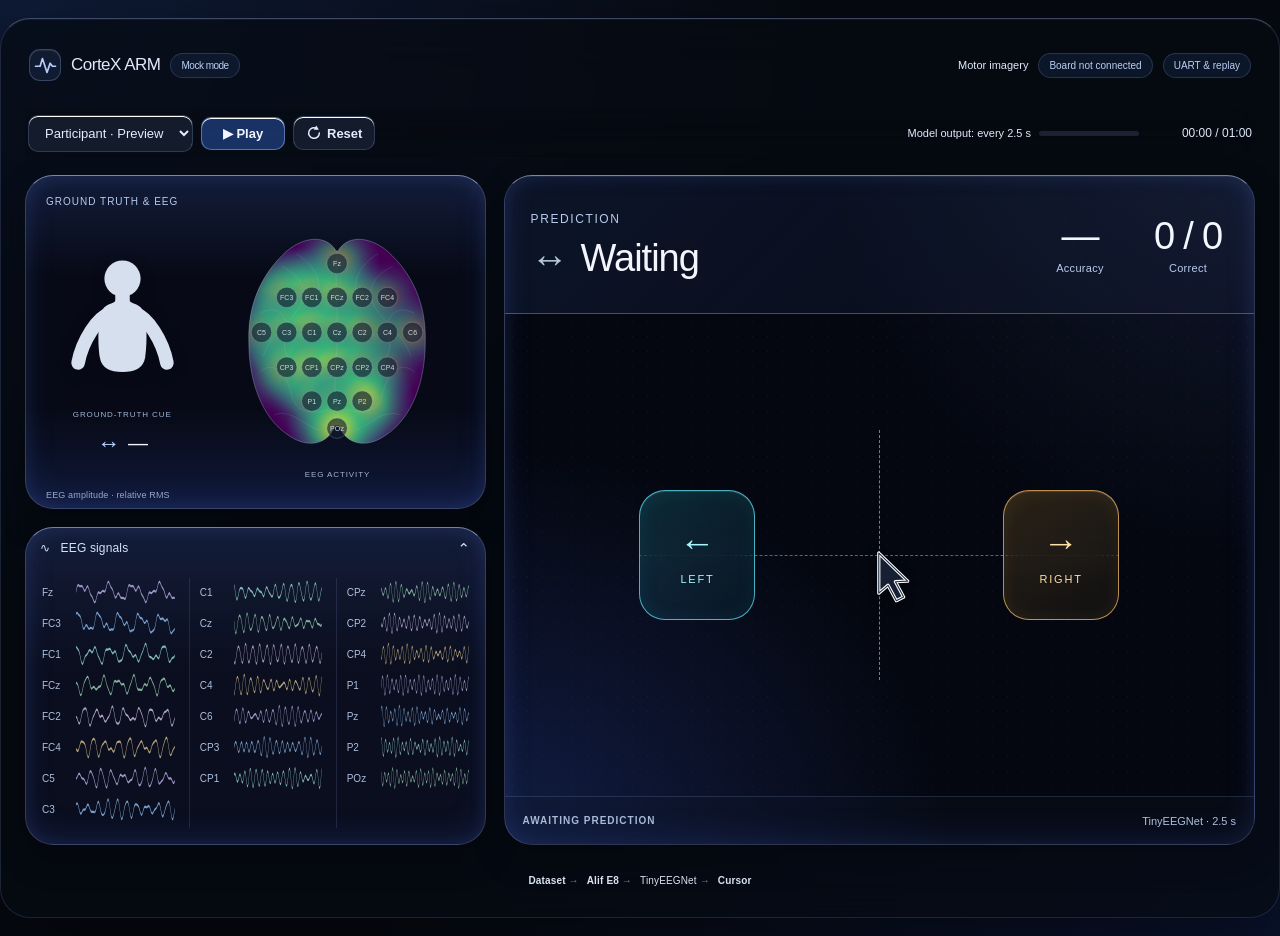
==== commit ced421be: "frontend: update CorteX ARM design and session summary" ====
--- a/frontend/index.html
+++ b/frontend/index.html
@@ -1,20 +1,22 @@
 <!DOCTYPE html>
-<html lang="en"><head><meta charset="utf-8"><meta name="viewport" content="width=device-width,initial-scale=1"><title>ArmExecuTorchEEG — Cursor Demo</title>
-<link rel="icon" href="data:,"><link rel="stylesheet" href="styles.css?v=cindy-5"><link rel="stylesheet" href="integration.css?v=cindy-5"></head>
+<html lang="en"><head><meta charset="utf-8"><meta name="viewport" content="width=device-width,initial-scale=1"><title>CorteX ARM — Cursor Demo</title>
+<link rel="icon" href="data:,"><link rel="stylesheet" href="styles.css?v=cortex-1"><link rel="stylesheet" href="integration.css?v=cortex-1"><link rel="stylesheet" href="summary/summary.css?v=cortex-1"></head>
 <body><main class="shell">
-<header class="header"><div class="brand"><div class="brand-icon"><svg width="23" height="23" viewBox="0 0 30 30" fill="none"><path d="M2 16h6l3-10 6 18 4-12 3 4h4" stroke="currentColor" stroke-width="2.2" stroke-linecap="round" stroke-linejoin="round"/></svg></div>ArmExecuTorchEEG <span class="pill mock">Mock mode</span></div><div class="head-right"><span class="header-status">Motor imagery</span><span class="pill off" id="boardStat">Board not connected</span><details id="hardwareControls" class="hardware-dock"><summary class="pill">UART &amp; replay</summary><section class="hardware-dock-panel" aria-label="Hardware connection">
+<header class="header"><div class="brand"><div class="brand-icon"><svg width="23" height="23" viewBox="0 0 30 30" fill="none"><path d="M2 16h6l3-10 6 18 4-12 3 4h4" stroke="currentColor" stroke-width="2.2" stroke-linecap="round" stroke-linejoin="round"/></svg></div>CorteX ARM <span class="pill mock">Mock mode</span></div><div class="head-right"><span class="header-status">Motor imagery</span><span class="pill off" id="boardStat">Board not connected</span><details id="hardwareControls" class="hardware-dock"><summary class="pill">UART &amp; replay</summary><section class="hardware-dock-panel" aria-label="Hardware connection">
 <div class="hardware-actions"><button class="btn" id="connectBtn">Connect UART</button><button class="btn" id="disconnectBtn">Disconnect UART</button><button class="btn" id="replayBtn">Replay saved UART</button><button class="btn" id="mockBtn">Use mock preview</button></div>
 <label for="metadataProfile">Task cue metadata</label><select id="metadataProfile" aria-label="Task cue metadata"><option value="unknown">Unknown deployment · person neutral</option><option value="model2-four-window-20261017">Verified Model 2 · four staged trials</option></select>
 <p id="transportStatus" role="status" aria-live="polite">Mock preview · no board connected</p><p id="playbackState" role="status">Paused mock preview</p><p id="latestResult">No UART prediction received</p>
 <p>Hardware results use delayed visualization: 1.8 s/trial, not live inference timing. Play/Pause affects visualization; Reset rewinds retained results. UART carries no task labels. Select verified metadata only for the matching Model 2 deployment.</p>
 <details><summary>Captured results · original classes and logits</summary><pre id="capturedResults">No captured results</pre></details>
 </section></details></div></header>
-<div class="controls"><select id="participant" aria-label="Select participant"><option value="preview">Participant · Preview</option></select><button class="btn play" id="playBtn">▶ Play</button><button class="btn" id="resetBtn">↺ Reset</button><div class="spacer"></div><span class="tiny optional">Model output: every 2.5 s</span><div class="meter"><span id="progress"></span></div><span class="time" id="clock">00:00 / 01:00</span></div>
+<div class="controls"><select id="participant" aria-label="Select participant"><option value="preview">Participant · Preview</option></select><button class="btn play" id="playBtn">▶ Play</button><button class="btn" id="resetBtn"><svg aria-hidden="true" width="16" height="16" viewBox="0 0 24 24" fill="none" stroke="currentColor" stroke-width="2.2" stroke-linecap="round" stroke-linejoin="round" style="vertical-align:-3px;margin-right:5px"><path d="M20 12A8 8 0 1 1 16 5.07"/><path d="M19.2 7.3L11.7 7.3L15.45 0.8Z" fill="currentColor" stroke="none"/></svg>Reset</button><button class="btn" id="endRunBtn" hidden title="Connect streaming firmware first">■ End Run</button><button class="btn" id="newRunBtn" hidden title="Available after End Run">✦ New Run</button><div class="spacer"></div><span class="tiny optional">Model output: every 2.5 s</span><div class="meter"><span id="progress"></span></div><span class="time" id="clock">00:00 / 01:00</span></div>
 <section class="top-grid">
 <div class="panel brain-panel"><div class="brain-info"><div><div class="eyebrow">Ground truth & EEG</div><div class="section-label" style="margin-top:8px">Recorded session</div></div><span id="truthInfo" class="sr">Ground-truth cue</span></div><div class="visuals"><div class="figure-block"><svg class="person" id="person" viewBox="0 0 160 145" role="img" aria-label="Front-facing upper-body silhouette with connected head and torso"><circle class="figure-head" cx="80" cy="29" r="20"/><path class="figure-body" d="M72 44Q80 47 88 44L88 53C88 57 97 56 102 63C108 77 107 103 105 116C103 128 94 132 80 132C66 132 57 128 55 116C53 103 52 77 58 63C63 56 72 57 72 53Z"/><g class="armR"><path d="M65 68C53 72 36 96 31 122" stroke-width="15" fill="none" stroke-linecap="round"/></g><g class="armL"><path d="M95 68C107 72 124 96 129 122" stroke-width="15" fill="none" stroke-linecap="round"/></g></svg><div class="figure-label">GROUND-TRUTH CUE</div><div class="cue-direction" aria-live="polite"><span id="cueArrow">↔</span><strong id="groundTruth">—</strong></div></div><div class="figure-block"><svg class="scalp-topomap brain-topomap" viewBox="0 0 220 258" role="img" aria-label="Brain-shaped EEG activity schematic; electrode positions do not imply cortical source localization"><defs><clipPath id="scalpclip"><path d="M109 35 C98 16 71 21 53 40 C28 65 18 96 19 129 C19 167 31 207 61 226 C80 239 101 235 108 215 L112 215 C119 235 140 239 159 226 C189 207 201 167 201 129 C202 96 192 65 167 40 C149 21 122 16 111 35Z"/></clipPath><radialGradient id="heat"><stop stop-color="#fde725" stop-opacity=".95"/><stop offset=".45" stop-color="#35b779" stop-opacity=".8"/><stop offset="1" stop-color="#31688e" stop-opacity="0"/></radialGradient></defs><path d="M109 35 C98 16 71 21 53 40 C28 65 18 96 19 129 C19 167 31 207 61 226 C80 239 101 235 108 215 L112 215 C119 235 140 239 159 226 C189 207 201 167 201 129 C202 96 192 65 167 40 C149 21 122 16 111 35Z" fill="#440154"/><g id="heatField" clip-path="url(#scalpclip)"></g><g fill="none" stroke="#dae5f1" stroke-opacity=".4" stroke-width="1.1" stroke-linecap="round"><path d="M110 36C107 79 113 112 109 146S112 196 110 215"/><path d="M53 51C75 62 81 78 69 96S43 119 34 143"/><path d="M31 99C51 88 63 108 57 124S65 157 83 162"/><path d="M30 160C46 146 59 164 63 183S84 204 100 199"/><path d="M68 38C88 50 96 68 88 86"/><path d="M71 123C87 109 96 116 105 130"/><path d="M45 204C63 198 75 214 91 220"/><path d="M53 51C75 62 81 78 69 96S43 119 34 143" transform="translate(220 0) scale(-1 1)"/><path d="M31 99C51 88 63 108 57 124S65 157 83 162" transform="translate(220 0) scale(-1 1)"/><path d="M30 160C46 146 59 164 63 183S84 204 100 199" transform="translate(220 0) scale(-1 1)"/><path d="M68 38C88 50 96 68 88 86" transform="translate(220 0) scale(-1 1)"/><path d="M71 123C87 109 96 116 105 130" transform="translate(220 0) scale(-1 1)"/><path d="M45 204C63 198 75 214 91 220" transform="translate(220 0) scale(-1 1)"/></g><path d="M109 35 C98 16 71 21 53 40 C28 65 18 96 19 129 C19 167 31 207 61 226 C80 239 101 235 108 215 L112 215 C119 235 140 239 159 226 C189 207 201 167 201 129 C202 96 192 65 167 40 C149 21 122 16 111 35Z" fill="none" stroke="#c7d9f0" stroke-width="1.5"/><g class="electrode-labels" aria-label="22 EEG electrodes"><g class="electrode"><circle cx="110" cy="48" r="10.5"/><text x="110" y="48" text-anchor="middle" dominant-baseline="central">Fz</text></g><g class="electrode"><circle cx="58" cy="83" r="10.5"/><text x="58" y="83" text-anchor="middle" dominant-baseline="central">FC3</text></g><g class="electrode"><circle cx="84" cy="83" r="10.5"/><text x="84" y="83" text-anchor="middle" dominant-baseline="central">FC1</text></g><g class="electrode"><circle cx="110" cy="83" r="10.5"/><text x="110" y="83" text-anchor="middle" dominant-baseline="central">FCz</text></g><g class="electrode"><circle cx="136" cy="83" r="10.5"/><text x="136" y="83" text-anchor="middle" dominant-baseline="central">FC2</text></g><g class="electrode"><circle cx="162" cy="83" r="10.5"/><text x="162" y="83" text-anchor="middle" dominant-baseline="central">FC4</text></g><g class="electrode"><circle cx="32" cy="119" r="10.5"/><text x="32" y="119" text-anchor="middle" dominant-baseline="central">C5</text></g><g class="electrode"><circle cx="58" cy="119" r="10.5"/><text x="58" y="119" text-anchor="middle" dominant-baseline="central">C3</text></g><g class="electrode"><circle cx="84" cy="119" r="10.5"/><text x="84" y="119" text-anchor="middle" dominant-baseline="central">C1</text></g><g class="electrode"><circle cx="110" cy="119" r="10.5"/><text x="110" y="119" text-anchor="middle" dominant-baseline="central">Cz</text></g><g class="electrode"><circle cx="136" cy="119" r="10.5"/><text x="136" y="119" text-anchor="middle" dominant-baseline="central">C2</text></g><g class="electrode"><circle cx="162" cy="119" r="10.5"/><text x="162" y="119" text-anchor="middle" dominant-baseline="central">C4</text></g><g class="electrode"><circle cx="188" cy="119" r="10.5"/><text x="188" y="119" text-anchor="middle" dominant-baseline="central">C6</text></g><g class="electrode"><circle cx="58" cy="155" r="10.5"/><text x="58" y="155" text-anchor="middle" dominant-baseline="central">CP3</text></g><g class="electrode"><circle cx="84" cy="155" r="10.5"/><text x="84" y="155" text-anchor="middle" dominant-baseline="central">CP1</text></g><g class="electrode"><circle cx="110" cy="155" r="10.5"/><text x="110" y="155" text-anchor="middle" dominant-baseline="central">CPz</text></g><g class="electrode"><circle cx="136" cy="155" r="10.5"/><text x="136" y="155" text-anchor="middle" dominant-baseline="central">CP2</text></g><g class="electrode"><circle cx="162" cy="155" r="10.5"/><text x="162" y="155" text-anchor="middle" dominant-baseline="central">CP4</text></g><g class="electrode"><circle cx="84" cy="190" r="10.5"/><text x="84" y="190" text-anchor="middle" dominant-baseline="central">P1</text></g><g class="electrode"><circle cx="110" cy="190" r="10.5"/><text x="110" y="190" text-anchor="middle" dominant-baseline="central">Pz</text></g><g class="electrode"><circle cx="136" cy="190" r="10.5"/><text x="136" y="190" text-anchor="middle" dominant-baseline="central">P2</text></g><g class="electrode"><circle cx="110" cy="218" r="10.5"/><text x="110" y="218" text-anchor="middle" dominant-baseline="central">POz</text></g></g></svg><div class="figure-label">EEG ACTIVITY</div></div></div><div class="map-note"><span id="mapSource">EEG amplitude · relative RMS</span><div class="map-scale"></div><div class="scale-labels"><span>Lower RMS</span><span>Higher RMS</span></div></div></div>
 </section>
 <div class="drawer open" id="drawer"><button class="drawer-head" id="drawerBtn" aria-expanded="true"><span>∿ &nbsp; EEG signals <span style="font-weight:500;opacity:.7"></span></span><span class="chevron">⌄</span></button><div class="drawer-body"><span class="trace-note"></span><div class="traces" id="traces"></div></div></div>
-<section class="panel cursor-panel"><div class="prediction-summary"><div><span class="eyebrow">Prediction</span><div class="current-pred"><span id="directionIcon">↔</span><strong id="predTitle">Waiting</strong><span id="predDesc">No predictions yet</span></div></div><div class="totals" aria-live="polite"><div><strong id="accuracyValue">—</strong><span id="accuracyLabel">Accuracy</span></div><div title="Correct / predictions with a matching ground-truth label"><strong id="correctValue">0 / 0</strong><span>Correct</span></div></div><div class="model-bar"><span id="predictionAge"></span></div></div><div class="target-area" id="targetArea"><div class="centerline"></div><div class="lane"></div><div class="target left" id="leftTarget"><div class="target-icon">←</div><div class="target-name">LEFT</div></div><div class="target right" id="rightTarget"><div class="target-icon">→</div><div class="target-name">RIGHT</div></div><div class="mouse" id="mouse"><svg viewBox="0 0 32 45" aria-label="Mac-style pointer"><path d="M2.4 1.8V36.5L10.4 29.7L17.6 43L23.9 39.8L16.8 26.6L27.4 26.1Z" fill="#172033" stroke="#ffffff" stroke-width="2.8" stroke-linejoin="round"/><path d="M2.4 1.8V36.5L10.4 29.7L17.6 43L23.9 39.8L16.8 26.6L27.4 26.1Z" fill="none" stroke="#233146" stroke-width="1" stroke-linejoin="round"/></svg></div><div class="popup" id="popup">Target reached</div></div><div class="cursor-bottom"><span class="predict wait" id="predictText">AWAITING PREDICTION</span><span class="tiny" id="cursorInfo">TinyEEGNet · 2.5 s</span></div></section>
+<section class="panel cursor-panel"><div class="prediction-summary"><div><span class="eyebrow">Prediction</span><div class="current-pred"><span id="directionIcon">↔</span><strong id="predTitle">Waiting</strong><span id="predDesc">No predictions yet</span></div></div><div class="totals" aria-live="polite"><div><strong id="accuracyValue">—</strong><span id="accuracyLabel">Accuracy</span></div><div title="Correct / predictions with a matching ground-truth label"><strong id="correctValue">0 / 0</strong><span>Correct</span></div></div><div class="model-bar"><span id="predictionAge"></span></div></div><div class="target-area" id="targetArea"><div class="centerline"></div><div class="lane"></div><div class="target left" id="leftTarget"><div class="target-icon">←</div><div class="target-name">LEFT</div></div><div class="target right" id="rightTarget"><div class="target-icon">→</div><div class="target-name">RIGHT</div></div><div class="mouse" id="mouse"><svg viewBox="0 0 32 45" aria-label="Mac-style pointer"><path d="M2.4 1.8V36.5L10.4 29.7L17.6 43L23.9 39.8L16.8 26.6L27.4 26.1Z" fill="#172033" stroke="#ffffff" stroke-width="2.8" stroke-linejoin="round"/><path d="M2.4 1.8V36.5L10.4 29.7L17.6 43L23.9 39.8L16.8 26.6L27.4 26.1Z" fill="none" stroke="#233146" stroke-width="1" stroke-linejoin="round"/></svg></div><div class="popup" id="popup">Target reached</div></div><div class="cursor-bottom"><span class="predict wait" id="predictText">AWAITING PREDICTION</span><span class="tiny" id="cursorInfo">TinyEEGNet · 2.5 s</span></div><div id="sessionSummary" hidden role="region" aria-label="Session summary" aria-live="polite"></div></section>
 <div class="footer"><span>Dataset <span class="arrow">→</span></span><span>Alif E8 <span class="arrow">→</span></span><span><b>TinyEEGNet</b> <span class="arrow">→</span></span><span>Cursor</span></div>
 </main>
-<script src="playback.js?v=cindy-5"></script><script src="trial-metadata.js?v=cindy-5"></script><script src="recorded-eeg/model2-eeg-data.js?v=eeg-1"></script><script src="recorded-eeg.js?v=eeg-1"></script><script src="gui.js?v=eeg-1"></script><script src="hardware-adapter.js?v=cindy-5"></script><script src="uart-parser.js?v=cindy-5"></script><script src="serial-transport.js?v=cindy-5"></script><script src="hardware-controls.js?v=cindy-5"></script></body></html>
+<script>window.EdgeStreamingMode=new URLSearchParams(location.search).get("stream")==="1";</script>
+<script src="playback.js?v=cindy-5"></script><script src="trial-metadata.js?v=cindy-5"></script><script src="recorded-eeg/model2-eeg-data.js?v=eeg-1"></script><script src="recorded-eeg.js?v=eeg-1"></script><script src="gui.js?v=eeg-1"></script><script src="hardware-adapter.js?v=cindy-5"></script><script src="uart-parser.js?v=cindy-5"></script><script src="serial-transport.js?v=cindy-5"></script><script src="hardware-controls.js?v=cindy-5"></script><script src="streaming/protocol.js"></script><script src="streaming/controller.js"></script><script src="streaming/dataset.js"></script><script src="summary/session-summary.js?v=summary-1"></script><script src="summary/eeg-overview.js?v=summary-1"></script><script src="summary/model-metadata.js?v=summary-1"></script><script src="summary/summary-view.js?v=summary-1"></script><script src="summary/session-run.js?v=summary-1"></script><script src="streaming/bridge.js"></script>
+</body></html>
--- a/frontend/styles.css
+++ b/frontend/styles.css
@@ -148,3 +148,31 @@
 .shell{grid-template-columns:minmax(360px,3fr) minmax(0,7fr);min-height:830px;grid-template-rows:52px 48px minmax(260px,1fr) auto 34px}
 @media(max-width:1000px) and (min-width:721px){.shell{grid-template-columns:350px minmax(0,1fr)}}
 @media(max-width:720px){.shell{grid-template-columns:1fr;grid-template-rows:auto auto 440px auto auto 34px;min-height:100dvh}.prediction-summary{padding:12px 16px}.traces{gap:7px}.trace-column+.trace-column{padding-left:5px}.drawer-body{height:202px}}
+
+/* Larger EEG traces and compact prediction summary. */
+.shell{grid-template-columns:minmax(400px,38fr) minmax(0,62fr);min-height:900px;grid-template-rows:52px 48px minmax(230px,1fr) auto 34px}
+.drawer-body{height:276px;padding:10px 16px 14px}.traces{height:250px;gap:14px}.trace-column{gap:3px}.trace{height:28px;min-height:28px;flex-basis:28px;gap:5px}.trace svg{height:28px}.trace-label{font-size:10px;flex-basis:29px;width:29px}.trace-column+.trace-column{padding-left:10px}.drawer-head{height:40px;font-size:12px}
+.prediction-summary{padding:9px 18px 8px;gap:10px}.prediction-summary .eyebrow{font-size:8px;letter-spacing:1px}.current-pred{margin-top:3px;gap:7px}.current-pred strong{font-size:17px}.current-pred #directionIcon{font-size:20px}.current-pred #predDesc{font-size:9px}.prediction-summary .totals{gap:16px}.prediction-summary .totals strong{font-size:19px}.prediction-summary .totals span{font-size:8px}
+@media(max-width:1000px) and (min-width:721px){.shell{grid-template-columns:minmax(360px,42fr) minmax(0,58fr)}.traces{gap:8px}.trace-column+.trace-column{padding-left:6px}}
+@media(max-width:720px){.shell{grid-template-columns:1fr;grid-template-rows:auto auto 440px auto auto 34px;min-height:100dvh}.prediction-summary{padding:10px 14px}.drawer-body{height:276px}.trace-label{font-size:9px;flex-basis:25px;width:25px}.traces{gap:8px}}
+
+/* CorteX ARM design reference (frontend/gui-design-reference.html.html): Helvetica Neue throughout, dominant prediction summary, viewer-side arm cues, larger targets, 39x52 cursor. */
+body{font-family:"Helvetica Neue",Helvetica,Arial,sans-serif}.cue-direction strong,.current-pred strong{font-family:"Helvetica Neue",Helvetica,Arial,sans-serif}
+/* Dominant prediction summary: direction, accuracy and correct count. */
+.prediction-summary{padding:23px 26px 21px;gap:20px;min-height:138px;align-items:center;background:linear-gradient(135deg,#3d62b925,#84a9ff07);border-bottom:1px solid #b1cbff55;box-shadow:inset 0 1px 0 #d4e3ff12;flex-wrap:wrap}
+.prediction-summary .eyebrow{font-family:"Helvetica Neue",Helvetica,Arial,sans-serif;font-size:12px;letter-spacing:1.6px;font-weight:400;color:#b8cbed}.current-pred{margin-top:12px;gap:12px}.prediction-summary .current-pred strong{font-size:38px;font-weight:450;letter-spacing:-1px;line-height:1.1}.prediction-summary .current-pred #directionIcon{font-size:38px}.prediction-summary .current-pred #predDesc{display:none}.prediction-summary .totals{gap:28px;margin-left:auto}.prediction-summary .totals>div{gap:7px;min-width:80px}.prediction-summary .totals strong{font-family:"Helvetica Neue",Helvetica,Arial,sans-serif;font-size:38px;line-height:1;font-weight:400;letter-spacing:-1.2px;color:#f3f7ff}.prediction-summary .totals span{font-family:"Helvetica Neue",Helvetica,Arial,sans-serif;font-size:11px;color:#b8cbed;font-weight:400;letter-spacing:.3px}.prediction-summary .model-bar{height:3px}
+@media(max-width:1100px){.prediction-summary{padding:20px;gap:18px;min-height:130px}.prediction-summary .current-pred strong,.prediction-summary .current-pred #directionIcon{font-size:31px}.prediction-summary .totals{gap:22px}.prediction-summary .totals strong{font-size:32px}.prediction-summary .totals>div{min-width:74px}}
+@media(max-width:720px){.prediction-summary{padding:17px;min-height:120px;gap:14px}.prediction-summary .current-pred strong,.prediction-summary .current-pred #directionIcon{font-size:28px}.prediction-summary .totals{gap:16px}.prediction-summary .totals strong{font-size:29px}.prediction-summary .totals>div{min-width:64px}.prediction-summary .eyebrow,.prediction-summary .totals span{font-size:10px}.shell{grid-template-rows:auto auto minmax(480px,auto) auto auto 34px}}
+/* Cue directions use the viewer's left/right for the front-facing figure. */
+.person.raiseL .armL,.person.raiseR .armR{transform:none;color:inherit;filter:none}
+.person.raiseL .armR{transform:rotate(125deg);color:#61e8ff;filter:drop-shadow(0 0 6px #61e8ff66)}
+.person.raiseR .armL{transform:rotate(-125deg);color:#ffca70;filter:drop-shadow(0 0 6px #ffca7066)}
+/* Consistent typography across HTML controls and SVG labels. */
+*,*::before,*::after{font-family:"Helvetica Neue",Helvetica,Arial,sans-serif!important}
+/* Give cursor movement stronger visual emphasis. */
+.target{width:116px;height:130px;border-radius:26px;gap:12px}
+.target-icon{font-size:36px}
+.target-name{font-size:11px;letter-spacing:1.8px}
+.mouse svg{width:39px;height:52px}
+@media(max-width:1100px){.target{width:100px;height:114px}.target-icon{font-size:32px}}
+@media(max-width:720px){.target{width:92px;height:108px}.target-icon{font-size:30px}.mouse svg{width:39px;height:52px}}
--- a/frontend/summary/summary.css
+++ b/frontend/summary/summary.css
@@ -0,0 +1,71 @@
+/* Session summary inside the right (cursor) panel, plus the two run controls. Scoped to #sessionSummary and those
+ * buttons only; Cindy's styles.css, panel geometry, the left panels and the four-trial controls are untouched. */
+#endRunBtn[hidden],#newRunBtn[hidden]{display:none}
+.controls #endRunBtn,.controls #newRunBtn{min-width:0;padding:8px 11px;white-space:nowrap}
+.controls #endRunBtn:disabled,.controls #newRunBtn:disabled{opacity:.45;cursor:not-allowed}
+/* Covers the cursor panel's own box; the prediction elements stay mounted beneath, so the panel never moves or resizes. */
+#sessionSummary{position:absolute;inset:0;z-index:6;overflow:auto;padding:16px 20px 18px;background:radial-gradient(ellipse at 0% 100%,#4267f438,transparent 42%),radial-gradient(ellipse at 100% 0%,#5b7cdd22,transparent 40%),#050811;color:#f2f5fc;font-family:"Helvetica Neue",Helvetica,Arial,sans-serif;font-size:13px;line-height:1.45;scrollbar-width:thin;scrollbar-color:#607ba655 transparent;opacity:0;transition:opacity .25s ease}
+#sessionSummary.is-visible{opacity:1}
+#sessionSummary[hidden]{display:none}
+@media(prefers-reduced-motion:reduce){#sessionSummary{transition:none}}
+#sessionSummary .ss-body{display:flex;flex-direction:column;min-height:100%}
+#sessionSummary .ss-head{display:flex;justify-content:space-between;align-items:center;gap:12px;flex-wrap:wrap;padding-bottom:10px;border-bottom:1px solid #b0c8ff26}
+#sessionSummary h2{margin:0;font-weight:400;font-size:20px;letter-spacing:-.3px;color:#f2f5fc}
+#sessionSummary .ss-sub{margin:10px 0 0;color:#aebfdd;font-size:12px}
+#sessionSummary .ss-pill{font-size:11px;font-weight:500;border-radius:999px;padding:5px 11px;border:1px solid #728bb944;background:#16234088;color:#bccff2;white-space:nowrap}
+#sessionSummary .ss-status-completed,#sessionSummary .ss-status-empty{border-color:#7fd9a866;background:#12302788;color:#a9ecc9}
+#sessionSummary .ss-status-interrupted{border-color:#ff9f8266;background:#3a1d1788;color:#ffc2b0}
+#sessionSummary .ss-status-paused{border-color:#9bbcff77;background:#284e9c66;color:#dbe8ff}
+#sessionSummary .ss-status-ending{border-color:#728bb944;color:#aebfdd}
+#sessionSummary .ss-alert{margin:12px 0 0;padding:8px 12px;border-radius:12px;border:1px solid #ff9f8266;background:#ff6a4a14;color:#ffd3c6;font-size:12px}
+#sessionSummary .ss-alert-soft{border-color:#728bb944;background:#16234055;color:#c9d6ee}
+/* Overview: an unboxed stat row (no nested cards); accuracy is the hero. */
+#sessionSummary .ss-tiles{display:grid;grid-template-columns:minmax(180px,1.5fr) repeat(2,minmax(110px,1fr));margin:14px 0 4px}
+#sessionSummary .ss-tile{display:flex;flex-direction:column;gap:2px;padding:2px 18px 2px 0;min-width:0}
+#sessionSummary .ss-tile+.ss-tile{border-left:1px solid #a2bcff22;padding-left:18px}
+#sessionSummary .ss-tile strong{font-size:26px;line-height:1.1;font-weight:450;letter-spacing:-.6px;font-variant-numeric:tabular-nums;color:#f2f5fc}
+#sessionSummary .ss-tile.ss-hero strong{font-size:44px;line-height:1;color:#e6efff;text-shadow:0 0 24px #6e9bff33}
+#sessionSummary .ss-tile span{font-size:9px;letter-spacing:1px;text-transform:uppercase;color:#aebfdd}
+#sessionSummary .ss-tile small{font-size:11px;color:#aebfdd;overflow-wrap:anywhere}
+#sessionSummary .ss-line{margin:6px 0 14px;font-size:12px;color:#aebfdd}
+/* Lower row: matrix (dominant) beside the unboxed EEG ranking; headings share one baseline. */
+#sessionSummary .ss-grid{display:grid;grid-template-columns:minmax(0,2fr) minmax(200px,1fr);gap:22px;align-items:start}
+#sessionSummary .ss-col{min-width:0}
+#sessionSummary .ss-h3{margin:0;font-weight:400;font-size:15px;letter-spacing:-.2px;color:#f2f5fc;line-height:24px}
+#sessionSummary .ss-matrix-panel{display:flex;flex-direction:column;gap:8px}
+#sessionSummary .ss-matrix-wrap{overflow-x:auto;scrollbar-width:thin}
+#sessionSummary .ss-matrix{width:100%;border-collapse:separate;border-spacing:6px;font-variant-numeric:tabular-nums;font-size:12px;table-layout:fixed}
+#sessionSummary .ss-matrix th{font-weight:400;color:#aebfdd;font-size:12px;padding:4px 6px;text-align:center}
+#sessionSummary .ss-matrix thead th:not(.ss-corner){color:#e4edff}
+#sessionSummary .ss-matrix th[scope="row"]{text-align:right;color:#e4edff;width:104px;padding-right:10px}
+#sessionSummary .ss-matrix th[scope="row"] span{display:block;font-size:13px}
+#sessionSummary .ss-matrix th[scope="row"] small{display:block;font-size:11px;color:#aebfdd;margin-top:2px;font-variant-numeric:tabular-nums}
+#sessionSummary .ss-matrix .ss-corner{width:104px;font-size:9px;letter-spacing:.6px;text-transform:uppercase;color:#8fa4c4;text-align:right;vertical-align:bottom}
+#sessionSummary .ss-matrix .ss-corner span{display:block}
+#sessionSummary .ss-matrix td{text-align:center;padding:16px 8px 12px;border-radius:14px;color:#f2f5fc;border:1px solid transparent;min-width:0}
+#sessionSummary .ss-matrix td strong{display:block;font-size:32px;line-height:1;font-weight:450;letter-spacing:-.8px;color:#f6f9ff}
+#sessionSummary .ss-matrix td small{display:block;margin-top:7px;font-size:10px;letter-spacing:.5px;text-transform:uppercase;color:#c9d6ee}
+#sessionSummary .ss-matrix td.ss-diag{background:linear-gradient(170deg,#4b7dff2e,#4b7dff12),#0d1526cc;border-color:#a5c5ff66;box-shadow:inset 0 0 22px #6e9bff14}
+#sessionSummary .ss-matrix td.ss-diag small{color:#c9dcff}
+#sessionSummary .ss-matrix td.ss-off{background:linear-gradient(170deg,#e9aa3c22,#e9aa3c0c),#120f0ccc;border-color:#e9aa3c55}
+#sessionSummary .ss-matrix td.ss-off small{color:#f1d2a0}
+#sessionSummary .ss-scope{margin:0;font-size:11px;color:#8fa4c4}
+#sessionSummary .ss-eeg{display:flex;flex-direction:column;gap:10px;padding:0;border:0;background:none;box-shadow:none}
+#sessionSummary .ss-eeg-label{font-size:11px;color:#aebfdd;margin-top:-6px}
+#sessionSummary .ss-ranks{list-style:none;margin:2px 0 0;padding:0;display:flex;flex-direction:column;gap:12px}
+#sessionSummary .ss-rank{display:grid;grid-template-columns:16px minmax(40px,auto) minmax(40px,1fr) auto;align-items:center;gap:10px;min-width:0}
+#sessionSummary .ss-rank-n{font-size:11px;color:#8fa4c4;font-variant-numeric:tabular-nums}
+#sessionSummary .ss-rank-name{font-size:14px;color:#f2f5fc;white-space:nowrap}
+#sessionSummary .ss-bar{height:8px;border-radius:4px;background:#9ab6ff26;overflow:hidden}
+#sessionSummary .ss-bar>span{display:block;height:100%;border-radius:4px;background:#a5c5ff}
+#sessionSummary .ss-rank-value{font-size:12px;color:#cfe0ff;font-variant-numeric:tabular-nums;white-space:nowrap}
+#sessionSummary .ss-eeg-meta{margin:0;font-size:11px;color:#aebfdd}
+#sessionSummary .ss-eeg-unavailable{margin:0;font-size:12px;color:#c9d6ee}
+#sessionSummary .ss-actions{display:flex;gap:10px;align-items:center;flex-wrap:wrap;margin-top:auto;padding-top:14px}
+#sessionSummary .ss-btn{font:inherit;cursor:pointer;border-radius:10px;padding:8px 13px;font-weight:600;background:#284e9c99;border:1px solid #9bbcff77;color:#f2f7ff}
+#sessionSummary .ss-btn:hover{background:#34609f}
+#sessionSummary .ss-btn:focus-visible{outline:2px solid #a8c6f2;outline-offset:3px}
+#sessionSummary .ss-hint{font-size:11px;color:#8fa4c4}
+@media(max-width:1000px){#sessionSummary{padding:14px 16px 16px}#sessionSummary .ss-grid{grid-template-columns:1fr;gap:18px}#sessionSummary .ss-matrix td strong{font-size:28px}}
+@media(max-width:720px){#sessionSummary .ss-tiles{grid-template-columns:repeat(2,minmax(0,1fr))}#sessionSummary .ss-tile.ss-hero{grid-column:1/-1;border-bottom:1px solid #a2bcff22;padding-bottom:8px;margin-bottom:6px}#sessionSummary .ss-tile+.ss-tile.ss-hero~.ss-tile:nth-of-type(2){border-left:0;padding-left:0}#sessionSummary .ss-tile:nth-of-type(2){border-left:0;padding-left:0}#sessionSummary .ss-tile.ss-hero strong{font-size:38px}#sessionSummary .ss-matrix{border-spacing:4px}#sessionSummary .ss-matrix th[scope="row"],#sessionSummary .ss-matrix .ss-corner{width:78px;padding-right:6px}#sessionSummary .ss-matrix td{padding:12px 6px 10px}#sessionSummary .ss-matrix td strong{font-size:26px}#sessionSummary .ss-matrix td small{font-size:9px;letter-spacing:.3px}}
+@media(prefers-reduced-transparency:reduce){#sessionSummary{background:#10182a}}
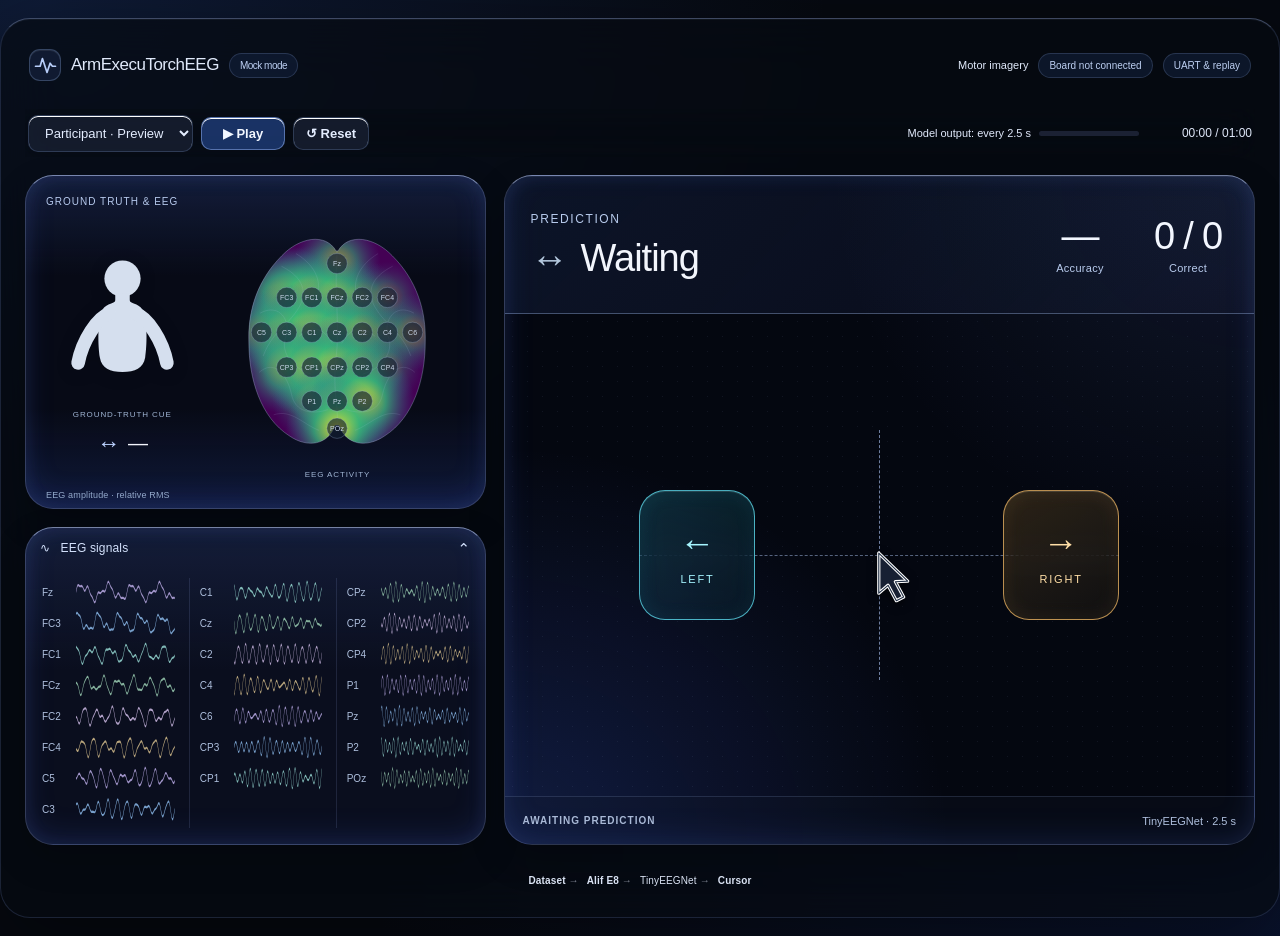
==== commit 19dc8899: "frontend: checkpoint working multi-subject demo Preserve Cindy's current layout, real EEG playback a" ====
--- a/frontend/index.html
+++ b/frontend/index.html
@@ -1,22 +1,22 @@
 <!DOCTYPE html>
-<html lang="en"><head><meta charset="utf-8"><meta name="viewport" content="width=device-width,initial-scale=1"><title>CorteX ARM — Cursor Demo</title>
-<link rel="icon" href="data:,"><link rel="stylesheet" href="styles.css?v=cortex-1"><link rel="stylesheet" href="integration.css?v=cortex-1"><link rel="stylesheet" href="summary/summary.css?v=cortex-1"></head>
+<html lang="en"><head><meta charset="utf-8"><meta name="viewport" content="width=device-width,initial-scale=1"><title>ArmExecuTorchEEG — Cursor Demo</title>
+<link rel="icon" href="data:,"><link rel="stylesheet" href="styles.css?v=cindy-e393489"><link rel="stylesheet" href="integration.css?v=cindy-5"></head>
 <body><main class="shell">
-<header class="header"><div class="brand"><div class="brand-icon"><svg width="23" height="23" viewBox="0 0 30 30" fill="none"><path d="M2 16h6l3-10 6 18 4-12 3 4h4" stroke="currentColor" stroke-width="2.2" stroke-linecap="round" stroke-linejoin="round"/></svg></div>CorteX ARM <span class="pill mock">Mock mode</span></div><div class="head-right"><span class="header-status">Motor imagery</span><span class="pill off" id="boardStat">Board not connected</span><details id="hardwareControls" class="hardware-dock"><summary class="pill">UART &amp; replay</summary><section class="hardware-dock-panel" aria-label="Hardware connection">
+<header class="header"><div class="brand"><div class="brand-icon"><svg width="23" height="23" viewBox="0 0 30 30" fill="none"><path d="M2 16h6l3-10 6 18 4-12 3 4h4" stroke="currentColor" stroke-width="2.2" stroke-linecap="round" stroke-linejoin="round"/></svg></div>ArmExecuTorchEEG <span class="pill mock">Mock mode</span></div><div class="head-right"><span class="header-status">Motor imagery</span><span class="pill off" id="boardStat">Board not connected</span><details id="hardwareControls" class="hardware-dock"><summary class="pill">UART &amp; replay</summary><section class="hardware-dock-panel" aria-label="Hardware connection">
 <div class="hardware-actions"><button class="btn" id="connectBtn">Connect UART</button><button class="btn" id="disconnectBtn">Disconnect UART</button><button class="btn" id="replayBtn">Replay saved UART</button><button class="btn" id="mockBtn">Use mock preview</button></div>
 <label for="metadataProfile">Task cue metadata</label><select id="metadataProfile" aria-label="Task cue metadata"><option value="unknown">Unknown deployment · person neutral</option><option value="model2-four-window-20261017">Verified Model 2 · four staged trials</option></select>
 <p id="transportStatus" role="status" aria-live="polite">Mock preview · no board connected</p><p id="playbackState" role="status">Paused mock preview</p><p id="latestResult">No UART prediction received</p>
 <p>Hardware results use delayed visualization: 1.8 s/trial, not live inference timing. Play/Pause affects visualization; Reset rewinds retained results. UART carries no task labels. Select verified metadata only for the matching Model 2 deployment.</p>
 <details><summary>Captured results · original classes and logits</summary><pre id="capturedResults">No captured results</pre></details>
 </section></details></div></header>
-<div class="controls"><select id="participant" aria-label="Select participant"><option value="preview">Participant · Preview</option></select><button class="btn play" id="playBtn">▶ Play</button><button class="btn" id="resetBtn"><svg aria-hidden="true" width="16" height="16" viewBox="0 0 24 24" fill="none" stroke="currentColor" stroke-width="2.2" stroke-linecap="round" stroke-linejoin="round" style="vertical-align:-3px;margin-right:5px"><path d="M20 12A8 8 0 1 1 16 5.07"/><path d="M19.2 7.3L11.7 7.3L15.45 0.8Z" fill="currentColor" stroke="none"/></svg>Reset</button><button class="btn" id="endRunBtn" hidden title="Connect streaming firmware first">■ End Run</button><button class="btn" id="newRunBtn" hidden title="Available after End Run">✦ New Run</button><div class="spacer"></div><span class="tiny optional">Model output: every 2.5 s</span><div class="meter"><span id="progress"></span></div><span class="time" id="clock">00:00 / 01:00</span></div>
+<div class="controls"><select id="participant" aria-label="Select participant"><option value="preview">Participant · Preview</option></select><button class="btn play" id="playBtn">▶ Play</button><button class="btn" id="resetBtn">↺ Reset</button><div class="spacer"></div><span class="tiny optional">Model output: every 2.5 s</span><div class="meter"><span id="progress"></span></div><span class="time" id="clock">00:00 / 01:00</span></div>
 <section class="top-grid">
 <div class="panel brain-panel"><div class="brain-info"><div><div class="eyebrow">Ground truth & EEG</div><div class="section-label" style="margin-top:8px">Recorded session</div></div><span id="truthInfo" class="sr">Ground-truth cue</span></div><div class="visuals"><div class="figure-block"><svg class="person" id="person" viewBox="0 0 160 145" role="img" aria-label="Front-facing upper-body silhouette with connected head and torso"><circle class="figure-head" cx="80" cy="29" r="20"/><path class="figure-body" d="M72 44Q80 47 88 44L88 53C88 57 97 56 102 63C108 77 107 103 105 116C103 128 94 132 80 132C66 132 57 128 55 116C53 103 52 77 58 63C63 56 72 57 72 53Z"/><g class="armR"><path d="M65 68C53 72 36 96 31 122" stroke-width="15" fill="none" stroke-linecap="round"/></g><g class="armL"><path d="M95 68C107 72 124 96 129 122" stroke-width="15" fill="none" stroke-linecap="round"/></g></svg><div class="figure-label">GROUND-TRUTH CUE</div><div class="cue-direction" aria-live="polite"><span id="cueArrow">↔</span><strong id="groundTruth">—</strong></div></div><div class="figure-block"><svg class="scalp-topomap brain-topomap" viewBox="0 0 220 258" role="img" aria-label="Brain-shaped EEG activity schematic; electrode positions do not imply cortical source localization"><defs><clipPath id="scalpclip"><path d="M109 35 C98 16 71 21 53 40 C28 65 18 96 19 129 C19 167 31 207 61 226 C80 239 101 235 108 215 L112 215 C119 235 140 239 159 226 C189 207 201 167 201 129 C202 96 192 65 167 40 C149 21 122 16 111 35Z"/></clipPath><radialGradient id="heat"><stop stop-color="#fde725" stop-opacity=".95"/><stop offset=".45" stop-color="#35b779" stop-opacity=".8"/><stop offset="1" stop-color="#31688e" stop-opacity="0"/></radialGradient></defs><path d="M109 35 C98 16 71 21 53 40 C28 65 18 96 19 129 C19 167 31 207 61 226 C80 239 101 235 108 215 L112 215 C119 235 140 239 159 226 C189 207 201 167 201 129 C202 96 192 65 167 40 C149 21 122 16 111 35Z" fill="#440154"/><g id="heatField" clip-path="url(#scalpclip)"></g><g fill="none" stroke="#dae5f1" stroke-opacity=".4" stroke-width="1.1" stroke-linecap="round"><path d="M110 36C107 79 113 112 109 146S112 196 110 215"/><path d="M53 51C75 62 81 78 69 96S43 119 34 143"/><path d="M31 99C51 88 63 108 57 124S65 157 83 162"/><path d="M30 160C46 146 59 164 63 183S84 204 100 199"/><path d="M68 38C88 50 96 68 88 86"/><path d="M71 123C87 109 96 116 105 130"/><path d="M45 204C63 198 75 214 91 220"/><path d="M53 51C75 62 81 78 69 96S43 119 34 143" transform="translate(220 0) scale(-1 1)"/><path d="M31 99C51 88 63 108 57 124S65 157 83 162" transform="translate(220 0) scale(-1 1)"/><path d="M30 160C46 146 59 164 63 183S84 204 100 199" transform="translate(220 0) scale(-1 1)"/><path d="M68 38C88 50 96 68 88 86" transform="translate(220 0) scale(-1 1)"/><path d="M71 123C87 109 96 116 105 130" transform="translate(220 0) scale(-1 1)"/><path d="M45 204C63 198 75 214 91 220" transform="translate(220 0) scale(-1 1)"/></g><path d="M109 35 C98 16 71 21 53 40 C28 65 18 96 19 129 C19 167 31 207 61 226 C80 239 101 235 108 215 L112 215 C119 235 140 239 159 226 C189 207 201 167 201 129 C202 96 192 65 167 40 C149 21 122 16 111 35Z" fill="none" stroke="#c7d9f0" stroke-width="1.5"/><g class="electrode-labels" aria-label="22 EEG electrodes"><g class="electrode"><circle cx="110" cy="48" r="10.5"/><text x="110" y="48" text-anchor="middle" dominant-baseline="central">Fz</text></g><g class="electrode"><circle cx="58" cy="83" r="10.5"/><text x="58" y="83" text-anchor="middle" dominant-baseline="central">FC3</text></g><g class="electrode"><circle cx="84" cy="83" r="10.5"/><text x="84" y="83" text-anchor="middle" dominant-baseline="central">FC1</text></g><g class="electrode"><circle cx="110" cy="83" r="10.5"/><text x="110" y="83" text-anchor="middle" dominant-baseline="central">FCz</text></g><g class="electrode"><circle cx="136" cy="83" r="10.5"/><text x="136" y="83" text-anchor="middle" dominant-baseline="central">FC2</text></g><g class="electrode"><circle cx="162" cy="83" r="10.5"/><text x="162" y="83" text-anchor="middle" dominant-baseline="central">FC4</text></g><g class="electrode"><circle cx="32" cy="119" r="10.5"/><text x="32" y="119" text-anchor="middle" dominant-baseline="central">C5</text></g><g class="electrode"><circle cx="58" cy="119" r="10.5"/><text x="58" y="119" text-anchor="middle" dominant-baseline="central">C3</text></g><g class="electrode"><circle cx="84" cy="119" r="10.5"/><text x="84" y="119" text-anchor="middle" dominant-baseline="central">C1</text></g><g class="electrode"><circle cx="110" cy="119" r="10.5"/><text x="110" y="119" text-anchor="middle" dominant-baseline="central">Cz</text></g><g class="electrode"><circle cx="136" cy="119" r="10.5"/><text x="136" y="119" text-anchor="middle" dominant-baseline="central">C2</text></g><g class="electrode"><circle cx="162" cy="119" r="10.5"/><text x="162" y="119" text-anchor="middle" dominant-baseline="central">C4</text></g><g class="electrode"><circle cx="188" cy="119" r="10.5"/><text x="188" y="119" text-anchor="middle" dominant-baseline="central">C6</text></g><g class="electrode"><circle cx="58" cy="155" r="10.5"/><text x="58" y="155" text-anchor="middle" dominant-baseline="central">CP3</text></g><g class="electrode"><circle cx="84" cy="155" r="10.5"/><text x="84" y="155" text-anchor="middle" dominant-baseline="central">CP1</text></g><g class="electrode"><circle cx="110" cy="155" r="10.5"/><text x="110" y="155" text-anchor="middle" dominant-baseline="central">CPz</text></g><g class="electrode"><circle cx="136" cy="155" r="10.5"/><text x="136" y="155" text-anchor="middle" dominant-baseline="central">CP2</text></g><g class="electrode"><circle cx="162" cy="155" r="10.5"/><text x="162" y="155" text-anchor="middle" dominant-baseline="central">CP4</text></g><g class="electrode"><circle cx="84" cy="190" r="10.5"/><text x="84" y="190" text-anchor="middle" dominant-baseline="central">P1</text></g><g class="electrode"><circle cx="110" cy="190" r="10.5"/><text x="110" y="190" text-anchor="middle" dominant-baseline="central">Pz</text></g><g class="electrode"><circle cx="136" cy="190" r="10.5"/><text x="136" y="190" text-anchor="middle" dominant-baseline="central">P2</text></g><g class="electrode"><circle cx="110" cy="218" r="10.5"/><text x="110" y="218" text-anchor="middle" dominant-baseline="central">POz</text></g></g></svg><div class="figure-label">EEG ACTIVITY</div></div></div><div class="map-note"><span id="mapSource">EEG amplitude · relative RMS</span><div class="map-scale"></div><div class="scale-labels"><span>Lower RMS</span><span>Higher RMS</span></div></div></div>
 </section>
 <div class="drawer open" id="drawer"><button class="drawer-head" id="drawerBtn" aria-expanded="true"><span>∿ &nbsp; EEG signals <span style="font-weight:500;opacity:.7"></span></span><span class="chevron">⌄</span></button><div class="drawer-body"><span class="trace-note"></span><div class="traces" id="traces"></div></div></div>
-<section class="panel cursor-panel"><div class="prediction-summary"><div><span class="eyebrow">Prediction</span><div class="current-pred"><span id="directionIcon">↔</span><strong id="predTitle">Waiting</strong><span id="predDesc">No predictions yet</span></div></div><div class="totals" aria-live="polite"><div><strong id="accuracyValue">—</strong><span id="accuracyLabel">Accuracy</span></div><div title="Correct / predictions with a matching ground-truth label"><strong id="correctValue">0 / 0</strong><span>Correct</span></div></div><div class="model-bar"><span id="predictionAge"></span></div></div><div class="target-area" id="targetArea"><div class="centerline"></div><div class="lane"></div><div class="target left" id="leftTarget"><div class="target-icon">←</div><div class="target-name">LEFT</div></div><div class="target right" id="rightTarget"><div class="target-icon">→</div><div class="target-name">RIGHT</div></div><div class="mouse" id="mouse"><svg viewBox="0 0 32 45" aria-label="Mac-style pointer"><path d="M2.4 1.8V36.5L10.4 29.7L17.6 43L23.9 39.8L16.8 26.6L27.4 26.1Z" fill="#172033" stroke="#ffffff" stroke-width="2.8" stroke-linejoin="round"/><path d="M2.4 1.8V36.5L10.4 29.7L17.6 43L23.9 39.8L16.8 26.6L27.4 26.1Z" fill="none" stroke="#233146" stroke-width="1" stroke-linejoin="round"/></svg></div><div class="popup" id="popup">Target reached</div></div><div class="cursor-bottom"><span class="predict wait" id="predictText">AWAITING PREDICTION</span><span class="tiny" id="cursorInfo">TinyEEGNet · 2.5 s</span></div><div id="sessionSummary" hidden role="region" aria-label="Session summary" aria-live="polite"></div></section>
+<section class="panel cursor-panel"><div class="prediction-summary"><div><span class="eyebrow">Prediction</span><div class="current-pred"><span id="directionIcon">↔</span><strong id="predTitle">Waiting</strong><span id="predDesc">No predictions yet</span></div></div><div class="totals" aria-live="polite"><div><strong id="accuracyValue">—</strong><span id="accuracyLabel">Accuracy</span></div><div title="Correct / predictions with a matching ground-truth label"><strong id="correctValue">0 / 0</strong><span>Correct</span></div></div><div class="model-bar"><span id="predictionAge"></span></div></div><div class="target-area" id="targetArea"><div class="centerline"></div><div class="lane"></div><div class="target left" id="leftTarget"><div class="target-icon">←</div><div class="target-name">LEFT</div></div><div class="target right" id="rightTarget"><div class="target-icon">→</div><div class="target-name">RIGHT</div></div><div class="mouse" id="mouse"><svg viewBox="0 0 32 45" aria-label="Mac-style pointer"><path d="M2.4 1.8V36.5L10.4 29.7L17.6 43L23.9 39.8L16.8 26.6L27.4 26.1Z" fill="#172033" stroke="#ffffff" stroke-width="2.8" stroke-linejoin="round"/><path d="M2.4 1.8V36.5L10.4 29.7L17.6 43L23.9 39.8L16.8 26.6L27.4 26.1Z" fill="none" stroke="#233146" stroke-width="1" stroke-linejoin="round"/></svg></div><div class="popup" id="popup">Target reached</div></div><div class="cursor-bottom"><span class="predict wait" id="predictText">AWAITING PREDICTION</span><span class="tiny" id="cursorInfo">TinyEEGNet · 2.5 s</span></div></section>
 <div class="footer"><span>Dataset <span class="arrow">→</span></span><span>Alif E8 <span class="arrow">→</span></span><span><b>TinyEEGNet</b> <span class="arrow">→</span></span><span>Cursor</span></div>
 </main>
-<script>window.EdgeStreamingMode=new URLSearchParams(location.search).get("stream")==="1";</script>
-<script src="playback.js?v=cindy-5"></script><script src="trial-metadata.js?v=cindy-5"></script><script src="recorded-eeg/model2-eeg-data.js?v=eeg-1"></script><script src="recorded-eeg.js?v=eeg-1"></script><script src="gui.js?v=eeg-1"></script><script src="hardware-adapter.js?v=cindy-5"></script><script src="uart-parser.js?v=cindy-5"></script><script src="serial-transport.js?v=cindy-5"></script><script src="hardware-controls.js?v=cindy-5"></script><script src="streaming/protocol.js"></script><script src="streaming/controller.js"></script><script src="streaming/dataset.js"></script><script src="summary/session-summary.js?v=summary-1"></script><script src="summary/eeg-overview.js?v=summary-1"></script><script src="summary/model-metadata.js?v=summary-1"></script><script src="summary/summary-view.js?v=summary-1"></script><script src="summary/session-run.js?v=summary-1"></script><script src="streaming/bridge.js"></script>
+<script>window.EdgeMultisubjectMode=new URLSearchParams(location.search).get("stream")==="multisubject";window.EdgeStreamingMode=window.EdgeMultisubjectMode||new URLSearchParams(location.search).get("stream")==="1";</script>
+<script src="playback.js?v=cindy-5"></script><script src="trial-metadata.js?v=cindy-5"></script><script src="recorded-eeg/model2-eeg-data.js?v=eeg-1"></script><script src="recorded-eeg.js?v=eeg-1"></script><script src="gui.js?v=viewer-arms-eeg-sweep-1"></script><script src="hardware-adapter.js?v=cindy-5"></script><script src="uart-parser.js?v=cindy-5"></script><script src="serial-transport.js?v=cindy-5"></script><script src="hardware-controls.js?v=cindy-5"></script><script src="streaming/protocol.js"></script><script src="multisubject/profile.js"></script><script src="streaming/controller.js"></script><script src="streaming/dataset.js"></script><script src="multisubject/controller.js"></script><script src="multisubject/dataset.js"></script><script src="multisubject/route.js"></script>
 </body></html>
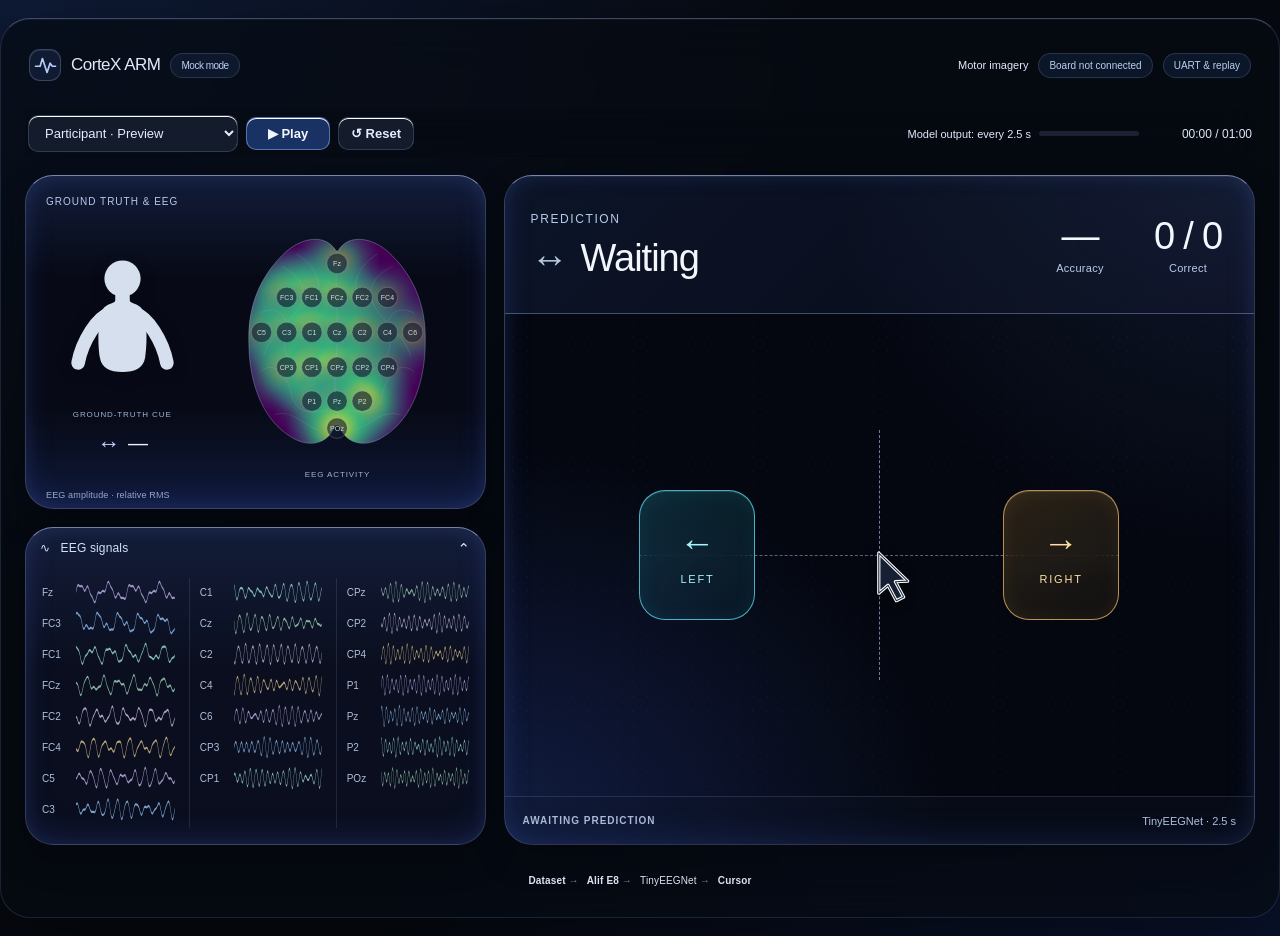
==== commit 08c93bc7: "frontend: reproduce final demo design and session summaries Match the supplied video while preservin" ====
--- a/frontend/index.html
+++ b/frontend/index.html
@@ -1,22 +1,23 @@
 <!DOCTYPE html>
-<html lang="en"><head><meta charset="utf-8"><meta name="viewport" content="width=device-width,initial-scale=1"><title>ArmExecuTorchEEG — Cursor Demo</title>
-<link rel="icon" href="data:,"><link rel="stylesheet" href="styles.css?v=cindy-e393489"><link rel="stylesheet" href="integration.css?v=cindy-5"></head>
+<html lang="en"><head><meta charset="utf-8"><meta name="viewport" content="width=device-width,initial-scale=1"><title>CorteX ARM — EdgeBCI</title>
+<link rel="icon" href="data:,"><link rel="stylesheet" href="styles.css?v=cindy-e393489"><link rel="stylesheet" href="integration.css?v=cindy-5"><link rel="stylesheet" href="summary/summary.css?v=final-1"><link rel="stylesheet" href="final-design.css?v=final-1"></head>
 <body><main class="shell">
-<header class="header"><div class="brand"><div class="brand-icon"><svg width="23" height="23" viewBox="0 0 30 30" fill="none"><path d="M2 16h6l3-10 6 18 4-12 3 4h4" stroke="currentColor" stroke-width="2.2" stroke-linecap="round" stroke-linejoin="round"/></svg></div>ArmExecuTorchEEG <span class="pill mock">Mock mode</span></div><div class="head-right"><span class="header-status">Motor imagery</span><span class="pill off" id="boardStat">Board not connected</span><details id="hardwareControls" class="hardware-dock"><summary class="pill">UART &amp; replay</summary><section class="hardware-dock-panel" aria-label="Hardware connection">
+<header class="header"><div class="brand"><div class="brand-icon"><svg width="23" height="23" viewBox="0 0 30 30" fill="none"><path d="M2 16h6l3-10 6 18 4-12 3 4h4" stroke="currentColor" stroke-width="2.2" stroke-linecap="round" stroke-linejoin="round"/></svg></div>CorteX ARM <span class="pill mock">Mock mode</span></div><div class="head-right"><span class="header-status">Motor imagery</span><span class="pill off" id="boardStat">Board not connected</span><details id="hardwareControls" class="hardware-dock"><summary class="pill">UART &amp; replay</summary><section class="hardware-dock-panel" aria-label="Hardware connection">
 <div class="hardware-actions"><button class="btn" id="connectBtn">Connect UART</button><button class="btn" id="disconnectBtn">Disconnect UART</button><button class="btn" id="replayBtn">Replay saved UART</button><button class="btn" id="mockBtn">Use mock preview</button></div>
 <label for="metadataProfile">Task cue metadata</label><select id="metadataProfile" aria-label="Task cue metadata"><option value="unknown">Unknown deployment · person neutral</option><option value="model2-four-window-20261017">Verified Model 2 · four staged trials</option></select>
 <p id="transportStatus" role="status" aria-live="polite">Mock preview · no board connected</p><p id="playbackState" role="status">Paused mock preview</p><p id="latestResult">No UART prediction received</p>
 <p>Hardware results use delayed visualization: 1.8 s/trial, not live inference timing. Play/Pause affects visualization; Reset rewinds retained results. UART carries no task labels. Select verified metadata only for the matching Model 2 deployment.</p>
 <details><summary>Captured results · original classes and logits</summary><pre id="capturedResults">No captured results</pre></details>
 </section></details></div></header>
-<div class="controls"><select id="participant" aria-label="Select participant"><option value="preview">Participant · Preview</option></select><button class="btn play" id="playBtn">▶ Play</button><button class="btn" id="resetBtn">↺ Reset</button><div class="spacer"></div><span class="tiny optional">Model output: every 2.5 s</span><div class="meter"><span id="progress"></span></div><span class="time" id="clock">00:00 / 01:00</span></div>
+<div class="controls"><select id="participant" aria-label="Select participant"><option value="preview">Participant · Preview</option></select><button class="btn play" id="playBtn">▶ Play</button><button class="btn" id="resetBtn">↺ Reset</button><button class="btn run-btn" id="endRunBtn" hidden><span class="run-icon-stop" aria-hidden="true"></span>End Run</button><button class="btn run-btn" id="newRunBtn" hidden>New Run</button><div class="spacer"></div><span class="tiny optional">Model output: every 2.5 s</span><div class="meter"><span id="progress"></span></div><span class="time" id="clock">00:00 / 01:00</span></div>
 <section class="top-grid">
 <div class="panel brain-panel"><div class="brain-info"><div><div class="eyebrow">Ground truth & EEG</div><div class="section-label" style="margin-top:8px">Recorded session</div></div><span id="truthInfo" class="sr">Ground-truth cue</span></div><div class="visuals"><div class="figure-block"><svg class="person" id="person" viewBox="0 0 160 145" role="img" aria-label="Front-facing upper-body silhouette with connected head and torso"><circle class="figure-head" cx="80" cy="29" r="20"/><path class="figure-body" d="M72 44Q80 47 88 44L88 53C88 57 97 56 102 63C108 77 107 103 105 116C103 128 94 132 80 132C66 132 57 128 55 116C53 103 52 77 58 63C63 56 72 57 72 53Z"/><g class="armR"><path d="M65 68C53 72 36 96 31 122" stroke-width="15" fill="none" stroke-linecap="round"/></g><g class="armL"><path d="M95 68C107 72 124 96 129 122" stroke-width="15" fill="none" stroke-linecap="round"/></g></svg><div class="figure-label">GROUND-TRUTH CUE</div><div class="cue-direction" aria-live="polite"><span id="cueArrow">↔</span><strong id="groundTruth">—</strong></div></div><div class="figure-block"><svg class="scalp-topomap brain-topomap" viewBox="0 0 220 258" role="img" aria-label="Brain-shaped EEG activity schematic; electrode positions do not imply cortical source localization"><defs><clipPath id="scalpclip"><path d="M109 35 C98 16 71 21 53 40 C28 65 18 96 19 129 C19 167 31 207 61 226 C80 239 101 235 108 215 L112 215 C119 235 140 239 159 226 C189 207 201 167 201 129 C202 96 192 65 167 40 C149 21 122 16 111 35Z"/></clipPath><radialGradient id="heat"><stop stop-color="#fde725" stop-opacity=".95"/><stop offset=".45" stop-color="#35b779" stop-opacity=".8"/><stop offset="1" stop-color="#31688e" stop-opacity="0"/></radialGradient></defs><path d="M109 35 C98 16 71 21 53 40 C28 65 18 96 19 129 C19 167 31 207 61 226 C80 239 101 235 108 215 L112 215 C119 235 140 239 159 226 C189 207 201 167 201 129 C202 96 192 65 167 40 C149 21 122 16 111 35Z" fill="#440154"/><g id="heatField" clip-path="url(#scalpclip)"></g><g fill="none" stroke="#dae5f1" stroke-opacity=".4" stroke-width="1.1" stroke-linecap="round"><path d="M110 36C107 79 113 112 109 146S112 196 110 215"/><path d="M53 51C75 62 81 78 69 96S43 119 34 143"/><path d="M31 99C51 88 63 108 57 124S65 157 83 162"/><path d="M30 160C46 146 59 164 63 183S84 204 100 199"/><path d="M68 38C88 50 96 68 88 86"/><path d="M71 123C87 109 96 116 105 130"/><path d="M45 204C63 198 75 214 91 220"/><path d="M53 51C75 62 81 78 69 96S43 119 34 143" transform="translate(220 0) scale(-1 1)"/><path d="M31 99C51 88 63 108 57 124S65 157 83 162" transform="translate(220 0) scale(-1 1)"/><path d="M30 160C46 146 59 164 63 183S84 204 100 199" transform="translate(220 0) scale(-1 1)"/><path d="M68 38C88 50 96 68 88 86" transform="translate(220 0) scale(-1 1)"/><path d="M71 123C87 109 96 116 105 130" transform="translate(220 0) scale(-1 1)"/><path d="M45 204C63 198 75 214 91 220" transform="translate(220 0) scale(-1 1)"/></g><path d="M109 35 C98 16 71 21 53 40 C28 65 18 96 19 129 C19 167 31 207 61 226 C80 239 101 235 108 215 L112 215 C119 235 140 239 159 226 C189 207 201 167 201 129 C202 96 192 65 167 40 C149 21 122 16 111 35Z" fill="none" stroke="#c7d9f0" stroke-width="1.5"/><g class="electrode-labels" aria-label="22 EEG electrodes"><g class="electrode"><circle cx="110" cy="48" r="10.5"/><text x="110" y="48" text-anchor="middle" dominant-baseline="central">Fz</text></g><g class="electrode"><circle cx="58" cy="83" r="10.5"/><text x="58" y="83" text-anchor="middle" dominant-baseline="central">FC3</text></g><g class="electrode"><circle cx="84" cy="83" r="10.5"/><text x="84" y="83" text-anchor="middle" dominant-baseline="central">FC1</text></g><g class="electrode"><circle cx="110" cy="83" r="10.5"/><text x="110" y="83" text-anchor="middle" dominant-baseline="central">FCz</text></g><g class="electrode"><circle cx="136" cy="83" r="10.5"/><text x="136" y="83" text-anchor="middle" dominant-baseline="central">FC2</text></g><g class="electrode"><circle cx="162" cy="83" r="10.5"/><text x="162" y="83" text-anchor="middle" dominant-baseline="central">FC4</text></g><g class="electrode"><circle cx="32" cy="119" r="10.5"/><text x="32" y="119" text-anchor="middle" dominant-baseline="central">C5</text></g><g class="electrode"><circle cx="58" cy="119" r="10.5"/><text x="58" y="119" text-anchor="middle" dominant-baseline="central">C3</text></g><g class="electrode"><circle cx="84" cy="119" r="10.5"/><text x="84" y="119" text-anchor="middle" dominant-baseline="central">C1</text></g><g class="electrode"><circle cx="110" cy="119" r="10.5"/><text x="110" y="119" text-anchor="middle" dominant-baseline="central">Cz</text></g><g class="electrode"><circle cx="136" cy="119" r="10.5"/><text x="136" y="119" text-anchor="middle" dominant-baseline="central">C2</text></g><g class="electrode"><circle cx="162" cy="119" r="10.5"/><text x="162" y="119" text-anchor="middle" dominant-baseline="central">C4</text></g><g class="electrode"><circle cx="188" cy="119" r="10.5"/><text x="188" y="119" text-anchor="middle" dominant-baseline="central">C6</text></g><g class="electrode"><circle cx="58" cy="155" r="10.5"/><text x="58" y="155" text-anchor="middle" dominant-baseline="central">CP3</text></g><g class="electrode"><circle cx="84" cy="155" r="10.5"/><text x="84" y="155" text-anchor="middle" dominant-baseline="central">CP1</text></g><g class="electrode"><circle cx="110" cy="155" r="10.5"/><text x="110" y="155" text-anchor="middle" dominant-baseline="central">CPz</text></g><g class="electrode"><circle cx="136" cy="155" r="10.5"/><text x="136" y="155" text-anchor="middle" dominant-baseline="central">CP2</text></g><g class="electrode"><circle cx="162" cy="155" r="10.5"/><text x="162" y="155" text-anchor="middle" dominant-baseline="central">CP4</text></g><g class="electrode"><circle cx="84" cy="190" r="10.5"/><text x="84" y="190" text-anchor="middle" dominant-baseline="central">P1</text></g><g class="electrode"><circle cx="110" cy="190" r="10.5"/><text x="110" y="190" text-anchor="middle" dominant-baseline="central">Pz</text></g><g class="electrode"><circle cx="136" cy="190" r="10.5"/><text x="136" y="190" text-anchor="middle" dominant-baseline="central">P2</text></g><g class="electrode"><circle cx="110" cy="218" r="10.5"/><text x="110" y="218" text-anchor="middle" dominant-baseline="central">POz</text></g></g></svg><div class="figure-label">EEG ACTIVITY</div></div></div><div class="map-note"><span id="mapSource">EEG amplitude · relative RMS</span><div class="map-scale"></div><div class="scale-labels"><span>Lower RMS</span><span>Higher RMS</span></div></div></div>
 </section>
 <div class="drawer open" id="drawer"><button class="drawer-head" id="drawerBtn" aria-expanded="true"><span>∿ &nbsp; EEG signals <span style="font-weight:500;opacity:.7"></span></span><span class="chevron">⌄</span></button><div class="drawer-body"><span class="trace-note"></span><div class="traces" id="traces"></div></div></div>
-<section class="panel cursor-panel"><div class="prediction-summary"><div><span class="eyebrow">Prediction</span><div class="current-pred"><span id="directionIcon">↔</span><strong id="predTitle">Waiting</strong><span id="predDesc">No predictions yet</span></div></div><div class="totals" aria-live="polite"><div><strong id="accuracyValue">—</strong><span id="accuracyLabel">Accuracy</span></div><div title="Correct / predictions with a matching ground-truth label"><strong id="correctValue">0 / 0</strong><span>Correct</span></div></div><div class="model-bar"><span id="predictionAge"></span></div></div><div class="target-area" id="targetArea"><div class="centerline"></div><div class="lane"></div><div class="target left" id="leftTarget"><div class="target-icon">←</div><div class="target-name">LEFT</div></div><div class="target right" id="rightTarget"><div class="target-icon">→</div><div class="target-name">RIGHT</div></div><div class="mouse" id="mouse"><svg viewBox="0 0 32 45" aria-label="Mac-style pointer"><path d="M2.4 1.8V36.5L10.4 29.7L17.6 43L23.9 39.8L16.8 26.6L27.4 26.1Z" fill="#172033" stroke="#ffffff" stroke-width="2.8" stroke-linejoin="round"/><path d="M2.4 1.8V36.5L10.4 29.7L17.6 43L23.9 39.8L16.8 26.6L27.4 26.1Z" fill="none" stroke="#233146" stroke-width="1" stroke-linejoin="round"/></svg></div><div class="popup" id="popup">Target reached</div></div><div class="cursor-bottom"><span class="predict wait" id="predictText">AWAITING PREDICTION</span><span class="tiny" id="cursorInfo">TinyEEGNet · 2.5 s</span></div></section>
+<section class="panel cursor-panel"><div class="prediction-summary"><div><span class="eyebrow">Prediction</span><div class="current-pred"><span id="directionIcon">↔</span><strong id="predTitle">Waiting</strong><span id="predDesc">No predictions yet</span></div></div><div class="totals" aria-live="polite"><div><strong id="accuracyValue">—</strong><span id="accuracyLabel">Accuracy</span></div><div title="Correct / predictions with a matching ground-truth label"><strong id="correctValue">0 / 0</strong><span>Correct</span></div></div><div class="model-bar"><span id="predictionAge"></span></div></div><div class="target-area" id="targetArea"><div class="centerline"></div><div class="lane"></div><div class="target left" id="leftTarget"><div class="target-icon">←</div><div class="target-name">LEFT</div></div><div class="target right" id="rightTarget"><div class="target-icon">→</div><div class="target-name">RIGHT</div></div><div class="mouse" id="mouse"><svg viewBox="0 0 32 45" aria-label="Mac-style pointer"><path d="M2.4 1.8V36.5L10.4 29.7L17.6 43L23.9 39.8L16.8 26.6L27.4 26.1Z" fill="#172033" stroke="#ffffff" stroke-width="2.8" stroke-linejoin="round"/><path d="M2.4 1.8V36.5L10.4 29.7L17.6 43L23.9 39.8L16.8 26.6L27.4 26.1Z" fill="none" stroke="#233146" stroke-width="1" stroke-linejoin="round"/></svg></div><div class="popup" id="popup">Target reached</div></div><div class="cursor-bottom"><span class="predict wait" id="predictText">AWAITING PREDICTION</span><span class="tiny" id="cursorInfo">TinyEEGNet · 2.5 s</span></div><div id="sessionSummary" hidden role="region" aria-label="Session summary" aria-live="polite"></div></section>
 <div class="footer"><span>Dataset <span class="arrow">→</span></span><span>Alif E8 <span class="arrow">→</span></span><span><b>TinyEEGNet</b> <span class="arrow">→</span></span><span>Cursor</span></div>
 </main>
 <script>window.EdgeMultisubjectMode=new URLSearchParams(location.search).get("stream")==="multisubject";window.EdgeStreamingMode=window.EdgeMultisubjectMode||new URLSearchParams(location.search).get("stream")==="1";</script>
 <script src="playback.js?v=cindy-5"></script><script src="trial-metadata.js?v=cindy-5"></script><script src="recorded-eeg/model2-eeg-data.js?v=eeg-1"></script><script src="recorded-eeg.js?v=eeg-1"></script><script src="gui.js?v=viewer-arms-eeg-sweep-1"></script><script src="hardware-adapter.js?v=cindy-5"></script><script src="uart-parser.js?v=cindy-5"></script><script src="serial-transport.js?v=cindy-5"></script><script src="hardware-controls.js?v=cindy-5"></script><script src="streaming/protocol.js"></script><script src="multisubject/profile.js"></script><script src="streaming/controller.js"></script><script src="streaming/dataset.js"></script><script src="multisubject/controller.js"></script><script src="multisubject/dataset.js"></script><script src="multisubject/route.js"></script>
+<script src="summary/session-summary.js"></script><script src="summary/eeg-overview.js"></script><script src="summary/summary-view.js"></script><script src="summary/multisubject-view.js"></script>
 </body></html>
--- a/frontend/summary/summary.css
+++ b/frontend/summary/summary.css
@@ -0,0 +1,83 @@
+/* Session summary inside the right (cursor) panel, plus the two run controls. Scoped to #sessionSummary and those
+ * buttons only; Cindy's styles.css, panel geometry, the left panels and the four-trial controls are untouched. */
+/* Run controls beside Play/Reset: icon and label centred together; the stop square is drawn, not a glyph, so it sits on the label's centre line. */
+.controls .run-btn{display:inline-flex;align-items:center;justify-content:center;gap:7px;min-width:104px;padding:9px 14px;white-space:nowrap;line-height:1}
+.controls .run-btn[hidden]{display:none}
+.controls .run-btn:disabled{opacity:.45;cursor:not-allowed}
+.run-icon-stop{display:inline-block;width:9px;height:9px;border-radius:2px;background:currentColor;flex:none}
+/* Streaming mode on phones: the cursor-panel row is auto-sized and its footer status wraps to one or two lines depending
+ * on play state, which would move the panels below when the right panel switches views. Reserve the two-line height. */
+@media(max-width:720px){.edge-streaming .cursor-bottom{min-height:78px}}
+/* Covers the cursor panel's own box; the prediction elements stay mounted beneath, so the panel never moves or resizes. */
+#sessionSummary{position:absolute;inset:0;z-index:6;overflow:auto;padding:16px 20px 18px;background:radial-gradient(ellipse at 0% 100%,#4267f438,transparent 42%),radial-gradient(ellipse at 100% 0%,#5b7cdd22,transparent 40%),#050811;color:#f2f5fc;font-family:"Helvetica Neue",Helvetica,Arial,sans-serif;font-size:13px;line-height:1.45;scrollbar-width:thin;scrollbar-color:#607ba655 transparent;opacity:0;transition:opacity .25s ease}
+#sessionSummary.is-visible{opacity:1}
+#sessionSummary[hidden]{display:none}
+@media(prefers-reduced-motion:reduce){#sessionSummary{transition:none}}
+#sessionSummary .ss-body{display:flex;flex-direction:column;min-height:100%}
+#sessionSummary .ss-head{display:flex;justify-content:space-between;align-items:center;gap:12px;flex-wrap:wrap;padding-bottom:10px;border-bottom:1px solid #b0c8ff26}
+#sessionSummary h2{margin:0;font-weight:400;font-size:20px;letter-spacing:-.3px;color:#f2f5fc}
+#sessionSummary .ss-sub{margin:10px 0 0;color:#aebfdd;font-size:12px}
+#sessionSummary .ss-pill{font-size:11px;font-weight:500;border-radius:999px;padding:5px 11px;border:1px solid #728bb944;background:#16234088;color:#bccff2;white-space:nowrap}
+#sessionSummary .ss-status-completed,#sessionSummary .ss-status-empty{border-color:#7fd9a866;background:#12302788;color:#a9ecc9}
+#sessionSummary .ss-status-interrupted{border-color:#ff9f8266;background:#3a1d1788;color:#ffc2b0}
+#sessionSummary .ss-status-paused{border-color:#9bbcff77;background:#284e9c66;color:#dbe8ff}
+#sessionSummary .ss-status-ending{border-color:#728bb944;color:#aebfdd}
+#sessionSummary .ss-alert{margin:12px 0 0;padding:8px 12px;border-radius:12px;border:1px solid #ff9f8266;background:#ff6a4a14;color:#ffd3c6;font-size:12px}
+#sessionSummary .ss-alert-soft{border-color:#728bb944;background:#16234055;color:#c9d6ee}
+/* Overview: an unboxed stat row (no nested cards); accuracy is the hero. */
+#sessionSummary .ss-tiles{display:grid;grid-template-columns:minmax(180px,1.5fr) repeat(2,minmax(110px,1fr));margin:14px 0 4px}
+#sessionSummary .ss-tile{display:flex;flex-direction:column;gap:2px;padding:2px 18px 2px 0;min-width:0}
+#sessionSummary .ss-tile+.ss-tile{border-left:1px solid #a2bcff22;padding-left:18px}
+#sessionSummary .ss-tile strong{font-size:26px;line-height:1.1;font-weight:450;letter-spacing:-.6px;font-variant-numeric:tabular-nums;color:#f2f5fc}
+#sessionSummary .ss-tile.ss-hero strong{font-size:44px;line-height:1;color:#e6efff;text-shadow:0 0 24px #6e9bff33}
+#sessionSummary .ss-tile span{font-size:9px;letter-spacing:1px;text-transform:uppercase;color:#aebfdd}
+#sessionSummary .ss-tile small{font-size:11px;color:#aebfdd;overflow-wrap:anywhere}
+#sessionSummary .ss-line{margin:8px 0 26px;font-size:12px;color:#aebfdd}
+/* Lower row: matrix (dominant) beside the unboxed EEG ranking. Both columns are flex stacks with the same gap, the
+ * heading has one fixed line-height and the sub-header rows (matrix corner labels / RMS unit) share padding and
+ * line-height, so the headings and the sub-headers align by construction. The table's outer border-spacing is
+ * cancelled with a negative margin so its first row starts at the same y as the RMS label. */
+/* The lower section takes the leftover panel height and centres its rows in it, so the space above and below it stays
+ * balanced and the action keeps a deliberate gap; nothing inside is stretched. */
+#sessionSummary .ss-grid{display:grid;grid-template-columns:minmax(0,2fr) minmax(200px,1fr);gap:22px;align-items:start;align-content:center;flex:1;min-height:0}
+#sessionSummary .ss-col{min-width:0}
+#sessionSummary .ss-h3{margin:0;font-weight:400;font-size:15px;letter-spacing:-.2px;color:#f2f5fc;line-height:24px}
+#sessionSummary .ss-matrix-panel,#sessionSummary .ss-eeg{display:flex;flex-direction:column;gap:8px}
+#sessionSummary .ss-matrix-wrap{overflow-x:auto;scrollbar-width:thin;margin:-6px -6px 0}
+#sessionSummary .ss-matrix{width:100%;margin:0;border-collapse:separate;border-spacing:6px;font-variant-numeric:tabular-nums;font-size:12px;table-layout:fixed}
+#sessionSummary .ss-matrix th{font-weight:400;color:#aebfdd;font-size:12px;padding:4px 6px;text-align:center;vertical-align:top}
+#sessionSummary .ss-matrix thead th:not(.ss-corner){color:#e4edff;line-height:14px}
+#sessionSummary .ss-matrix th[scope="row"]{text-align:right;color:#e4edff;width:104px;padding-right:10px;vertical-align:middle}
+#sessionSummary .ss-matrix th[scope="row"] span{display:block;font-size:13px}
+#sessionSummary .ss-matrix th[scope="row"] small{display:block;font-size:11px;color:#aebfdd;margin-top:2px;font-variant-numeric:tabular-nums}
+#sessionSummary .ss-matrix .ss-corner{width:104px;font-size:10px;line-height:14px;letter-spacing:.6px;text-transform:uppercase;color:#8fa4c4;text-align:right;padding:4px 10px 4px 6px}
+#sessionSummary .ss-matrix .ss-corner span{display:block;white-space:nowrap}
+#sessionSummary .ss-eeg-label{font-size:10px;line-height:14px;letter-spacing:.6px;text-transform:uppercase;color:#8fa4c4;padding:4px 0;margin:0}
+#sessionSummary .ss-matrix td{text-align:center;padding:20px 8px 16px;border-radius:14px;color:#f2f5fc;border:1px solid transparent;min-width:0}
+#sessionSummary .ss-matrix td strong{display:block;font-size:32px;line-height:1;font-weight:450;letter-spacing:-.8px;color:#f6f9ff}
+#sessionSummary .ss-matrix td small{display:block;margin-top:7px;font-size:10px;letter-spacing:.5px;text-transform:uppercase;color:#c9d6ee}
+#sessionSummary .ss-matrix td.ss-diag{background:linear-gradient(170deg,#4b7dff2e,#4b7dff12),#0d1526cc;border-color:#a5c5ff66;box-shadow:inset 0 0 22px #6e9bff14}
+#sessionSummary .ss-matrix td.ss-diag small{color:#c9dcff}
+#sessionSummary .ss-matrix td.ss-off{background:linear-gradient(170deg,#e9aa3c22,#e9aa3c0c),#120f0ccc;border-color:#e9aa3c55}
+#sessionSummary .ss-matrix td.ss-off small{color:#f1d2a0}
+#sessionSummary .ss-scope{margin:0;font-size:11px;color:#8fa4c4}
+#sessionSummary .ss-eeg{padding:0;border:0;background:none;box-shadow:none}
+#sessionSummary .ss-ranks{list-style:none;margin:4px 0 0;padding:0;display:flex;flex-direction:column;gap:16px}
+/* Supporting line and note beneath the ranking; wraps within the column, never clipped. */
+#sessionSummary .ss-foot{display:flex;flex-direction:column;gap:5px;padding-top:10px;min-width:0}
+#sessionSummary .ss-foot p{overflow-wrap:anywhere}
+#sessionSummary .ss-rank{display:grid;grid-template-columns:16px minmax(40px,auto) minmax(40px,1fr) auto;align-items:center;gap:10px;min-width:0}
+#sessionSummary .ss-rank-n{font-size:11px;color:#8fa4c4;font-variant-numeric:tabular-nums}
+#sessionSummary .ss-rank-name{font-size:14px;color:#f2f5fc;white-space:nowrap}
+#sessionSummary .ss-bar{height:8px;border-radius:4px;background:#9ab6ff26;overflow:hidden}
+#sessionSummary .ss-bar>span{display:block;height:100%;border-radius:4px;background:#a5c5ff}
+#sessionSummary .ss-rank-value{font-size:12px;color:#cfe0ff;font-variant-numeric:tabular-nums;white-space:nowrap}
+#sessionSummary .ss-eeg-meta{margin:0;font-size:11px;color:#aebfdd}
+#sessionSummary .ss-eeg-unavailable{margin:0;font-size:12px;color:#c9d6ee}
+#sessionSummary .ss-actions{display:flex;justify-content:center;align-items:center;padding-top:24px}
+#sessionSummary .ss-btn{font:inherit;cursor:pointer;border-radius:12px;min-width:172px;padding:11px 22px;font-size:14px;font-weight:600;text-align:center;background:#284e9c99;border:1px solid #9bbcff77;color:#f2f7ff}
+#sessionSummary .ss-btn:hover{background:#34609f}
+#sessionSummary .ss-btn:focus-visible{outline:2px solid #a8c6f2;outline-offset:3px}
+@media(max-width:1000px){#sessionSummary{padding:14px 16px 16px}#sessionSummary .ss-grid{grid-template-columns:1fr;gap:18px}#sessionSummary .ss-matrix td strong{font-size:28px}}
+@media(max-width:720px){#sessionSummary .ss-tiles{grid-template-columns:repeat(2,minmax(0,1fr))}#sessionSummary .ss-tile.ss-hero{grid-column:1/-1;border-bottom:1px solid #a2bcff22;padding-bottom:8px;margin-bottom:6px}#sessionSummary .ss-tile+.ss-tile.ss-hero~.ss-tile:nth-of-type(2){border-left:0;padding-left:0}#sessionSummary .ss-tile:nth-of-type(2){border-left:0;padding-left:0}#sessionSummary .ss-tile.ss-hero strong{font-size:38px}#sessionSummary .ss-matrix{border-spacing:4px}#sessionSummary .ss-matrix th[scope="row"],#sessionSummary .ss-matrix .ss-corner{width:78px;padding-right:6px}#sessionSummary .ss-matrix .ss-corner,#sessionSummary .ss-eeg-label{font-size:9px;letter-spacing:.3px}#sessionSummary .ss-matrix td{padding:12px 6px 10px}#sessionSummary .ss-matrix td strong{font-size:26px}#sessionSummary .ss-matrix td small{font-size:9px;letter-spacing:.3px}}
+@media(prefers-reduced-transparency:reduce){#sessionSummary{background:#10182a}}
--- a/frontend/final-design.css
+++ b/frontend/final-design.css
@@ -0,0 +1,26 @@
+/* Final video reference: presentation overrides. */
+body{font-family:"Helvetica Neue",Helvetica,Arial,sans-serif}.cue-direction strong,.current-pred strong{font-family:"Helvetica Neue",Helvetica,Arial,sans-serif}
+/* Dominant prediction summary: direction, accuracy and correct count. */
+.prediction-summary{padding:23px 26px 21px;gap:20px;min-height:138px;align-items:center;background:linear-gradient(135deg,#3d62b925,#84a9ff07);border-bottom:1px solid #b1cbff55;box-shadow:inset 0 1px 0 #d4e3ff12;flex-wrap:wrap}
+.prediction-summary .eyebrow{font-family:"Helvetica Neue",Helvetica,Arial,sans-serif;font-size:12px;letter-spacing:1.6px;font-weight:400;color:#b8cbed}.current-pred{margin-top:12px;gap:12px}.prediction-summary .current-pred strong{font-size:38px;font-weight:450;letter-spacing:-1px;line-height:1.1}.prediction-summary .current-pred #directionIcon{font-size:38px}.prediction-summary .current-pred #predDesc{display:none}.prediction-summary .totals{gap:28px;margin-left:auto}.prediction-summary .totals>div{gap:7px;min-width:80px}.prediction-summary .totals strong{font-family:"Helvetica Neue",Helvetica,Arial,sans-serif;font-size:38px;line-height:1;font-weight:400;letter-spacing:-1.2px;color:#f3f7ff}.prediction-summary .totals span{font-family:"Helvetica Neue",Helvetica,Arial,sans-serif;font-size:11px;color:#b8cbed;font-weight:400;letter-spacing:.3px}.prediction-summary .model-bar{height:3px}
+@media(max-width:1100px){.prediction-summary{padding:20px;gap:18px;min-height:130px}.prediction-summary .current-pred strong,.prediction-summary .current-pred #directionIcon{font-size:31px}.prediction-summary .totals{gap:22px}.prediction-summary .totals strong{font-size:32px}.prediction-summary .totals>div{min-width:74px}}
+@media(max-width:720px){.prediction-summary{padding:17px;min-height:120px;gap:14px}.prediction-summary .current-pred strong,.prediction-summary .current-pred #directionIcon{font-size:28px}.prediction-summary .totals{gap:16px}.prediction-summary .totals strong{font-size:29px}.prediction-summary .totals>div{min-width:64px}.prediction-summary .eyebrow,.prediction-summary .totals span{font-size:10px}.shell{grid-template-rows:auto auto minmax(480px,auto) auto auto 34px}}
+/* Consistent typography across HTML controls and SVG labels. */
+*,*::before,*::after{font-family:"Helvetica Neue",Helvetica,Arial,sans-serif!important}
+/* Give cursor movement stronger visual emphasis. */
+.target{width:116px;height:130px;border-radius:26px;gap:12px}
+.target-icon{font-size:36px}
+.target-name{font-size:11px;letter-spacing:1.8px}
+.mouse svg{width:39px;height:52px}
+@media(max-width:1100px){.target{width:100px;height:114px}.target-icon{font-size:32px}}
+@media(max-width:720px){.target{width:92px;height:108px}.target-icon{font-size:30px}.mouse svg{width:39px;height:52px}}
+
+/* The existing JS already maps anatomical arms to the viewer's side. */
+.person.raiseR .armR{color:#61e8ff;filter:drop-shadow(0 0 6px #61e8ff66)}
+.person.raiseL .armL{color:#ffca70;filter:drop-shadow(0 0 6px #ffca7066)}
+.map-scale,.scale-labels{display:none}
+.controls{flex-wrap:wrap;min-width:0}.controls .spacer{min-width:0}
+#participant{width:210px;min-width:0}
+@media(max-width:1100px){.controls .optional{display:none}.controls .time{min-width:0}.controls .meter{width:65px}}
+@media(max-width:720px){.controls{height:auto;gap:8px}.controls .spacer{display:none}.controls .time{margin-left:auto}.header .brand{flex-wrap:wrap}.prediction-summary{flex-wrap:wrap}.prediction-summary .totals{gap:14px}.shell{height:auto;min-height:100dvh}.top-grid{min-width:0}.figure-block:nth-child(2) svg.brain-topomap{max-width:100%}}
+@media(prefers-reduced-motion:reduce){.person .armL,.person .armR,.target,.model-bar span{transition:none}}
